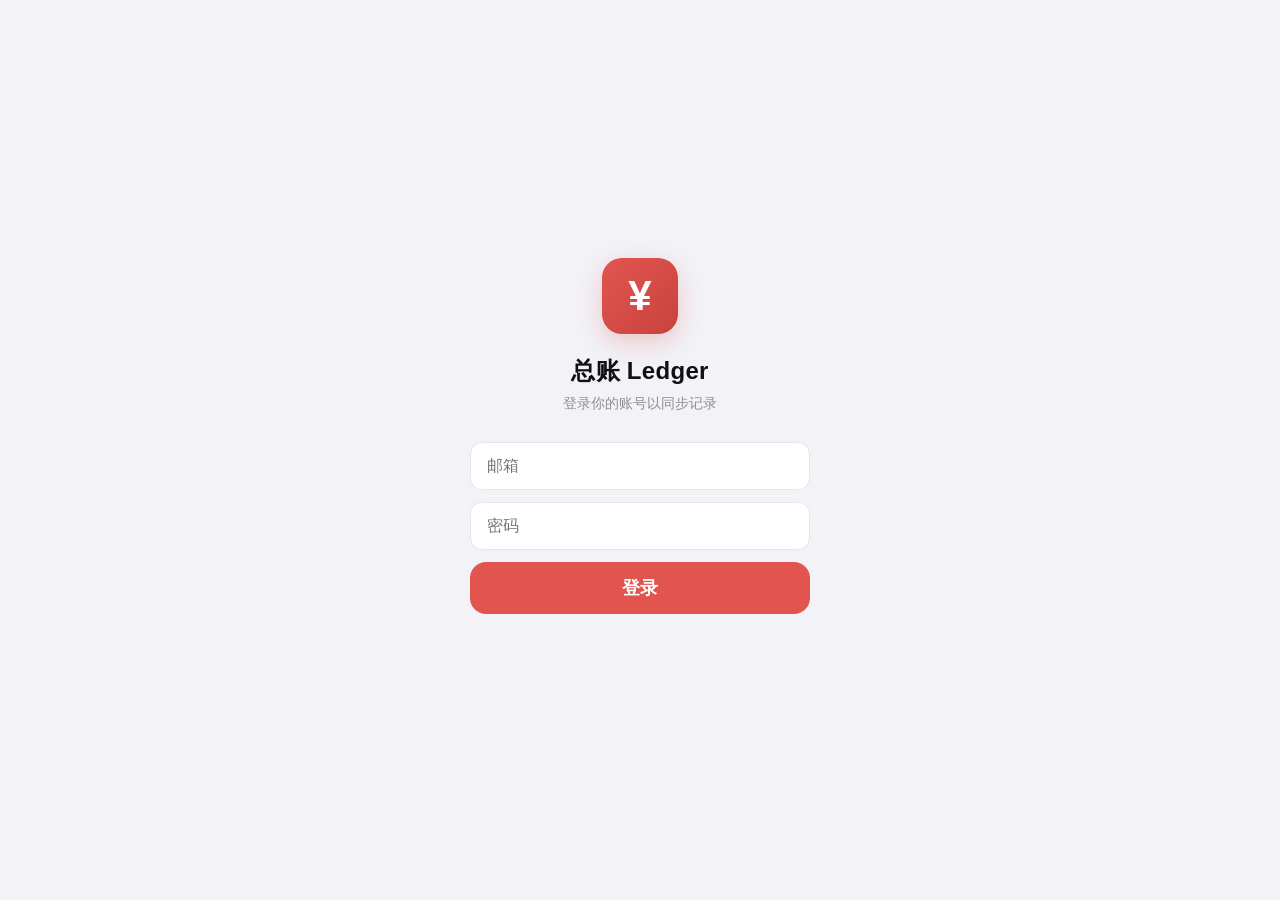
==== index.html @ aa3940ab "V2.6.1 hide assist display after 2026-08-01" ====
<!DOCTYPE html>
<html lang="zh-CN">
<head>
  <meta charset="UTF-8" />
  <meta name="viewport" content="width=device-width, initial-scale=1.0, maximum-scale=1.0, user-scalable=no, viewport-fit=cover" />
  <title>总账 Ledger</title>

  <!-- PWA / iOS 添加到主屏幕 -->
  <link rel="manifest" href="manifest.json" />
  <meta name="theme-color" content="#E2554F" />
  <meta name="apple-mobile-web-app-capable" content="yes" />
  <meta name="mobile-web-app-capable" content="yes" />
  <meta name="apple-mobile-web-app-status-bar-style" content="black-translucent" />
  <meta name="apple-mobile-web-app-title" content="总账" />
  <link rel="apple-touch-icon" href="icons/icon-180.png" />
  <link rel="icon" href="icons/icon-192.png" />

  <link rel="stylesheet" href="style.css" />
</head>
<body>

  <!-- ============ 登录页 ============ -->
  <section id="login-view" class="login-view">
    <div class="login-card">
      <div class="login-logo">¥</div>
      <h1>总账 Ledger</h1>
      <p class="login-sub">登录你的账号以同步记录</p>
      <form id="login-form" autocomplete="on">
        <input id="email" type="email" inputmode="email" placeholder="邮箱" autocomplete="username" required />
        <input id="password" type="password" placeholder="密码" autocomplete="current-password" required />
        <button id="login-btn" type="submit" class="btn-primary">登录</button>
      </form>
      <div id="login-msg" class="msg"></div>
    </div>
  </section>

  <!-- ============ 主应用 ============ -->
  <div id="app" class="app hidden">

    <!-- 顶部栏 -->
    <header class="topbar">
      <span id="sync-status" class="sync-status">…</span>
      <div class="topbar-title" id="topbar-title">今日</div>
      <button id="logout-btn" class="topbar-logout" title="退出登录">退出</button>
    </header>

    <!-- 全局提示 banner（如缺少 material_qty 列） -->
    <div id="global-banner" class="banner hidden"></div>

    <main class="content">

      <!-- ---------- 今日 ---------- -->
      <section id="today-view" class="view active">
        <div class="card">
          <div class="card-row">
            <label>日期</label>
            <input id="t-date" type="date" />
          </div>
          <div class="grid2">
            <div class="field"><label>小红书出单 (xhs)</label><input id="t-xhs" type="number" inputmode="numeric" min="0" placeholder="0" /></div>
            <div class="field"><label>抖音出单 (dy)</label><input id="t-dy" type="number" inputmode="numeric" min="0" placeholder="0" /></div>
            <div class="field"><label>退款 (refund)</label><input id="t-refund" type="number" inputmode="numeric" min="0" placeholder="0" /></div>
            <div class="field" id="row-t-assist"><label>助播 (assist ¥)</label><input id="t-assist" type="number" inputmode="numeric" min="0" placeholder="0" /></div>
            <div class="field"><label>图文 (noteQty)</label><input id="t-note" type="number" inputmode="numeric" min="0" placeholder="0" /></div>
            <div class="field"><label>素材 (materialQty)</label><input id="t-material" type="number" inputmode="numeric" min="0" placeholder="0" /></div>
            <div class="field"><label>视频 (videoQty)</label><input id="t-video" type="number" inputmode="numeric" min="0" placeholder="0" /></div>
          </div>
          <button id="t-save" class="btn-primary">保存记录</button>
          <div id="t-status" class="hint"></div>
        </div>

        <div class="card summary-card">
          <div class="summary-title">当日金额</div>
          <div class="summary-line"><span>出单净额</span><b id="s-net">0</b></div>
          <div class="summary-line"><span>出单金额</span><b id="s-out">¥0</b></div>
          <div class="summary-line"><span>发布额(图文+素材+视频)</span><b id="s-pub">¥0</b></div>
          <div class="summary-line" id="row-s-assist"><span>助播</span><b id="s-assist">¥0</b></div>
        </div>
      </section>

      <!-- ---------- 历史 ---------- -->
      <section id="history-view" class="view">
        <div id="history-list" class="history-list"></div>
        <div id="history-empty" class="empty hidden">暂无记录</div>
      </section>

      <!-- ---------- 工资 ---------- -->
      <section id="salary-view" class="view">
        <div class="card">
          <div class="grid2">
            <div class="field"><label>开始日期</label><input id="sal-start" type="date" /></div>
            <div class="field"><label>结束日期</label><input id="sal-end" type="date" /></div>
          </div>
          <div class="quick-range">
            <button data-range="thisMonth" class="chip">本月</button>
            <button data-range="lastMonth" class="chip">上月</button>
            <button data-range="cycle" class="chip">16→15 周期</button>
          </div>
          <button id="sal-calc" class="btn-primary">计算工资</button>
        </div>
        <div id="salary-result" class="card salary-card hidden"></div>
        <div id="salary-empty" class="empty">选择日期后计算工资</div>
      </section>

    </main>

    <!-- 底部导航 -->
    <nav class="tabbar">
      <button class="tab active" data-tab="today">
        <span class="tab-ico" aria-hidden="true"><svg viewBox="0 0 24 24"><path d="M12 20h9"/><path d="M16.5 3.5a2.12 2.12 0 0 1 3 3L7 19l-4 1 1-4Z"/></svg></span><span>今日</span>
      </button>
      <button class="tab" data-tab="history">
        <span class="tab-ico" aria-hidden="true"><svg viewBox="0 0 24 24"><circle cx="12" cy="12" r="9"/><path d="M12 7v5l3 2"/></svg></span><span>历史</span>
      </button>
      <button class="tab" data-tab="salary">
        <span class="tab-ico" aria-hidden="true"><svg viewBox="0 0 24 24"><path d="M3 7a2 2 0 0 1 2-2h13a1 1 0 0 1 1 1v2"/><path d="M3 7v10a2 2 0 0 0 2 2h15a1 1 0 0 0 1-1v-9a1 1 0 0 0-1-1H5a2 2 0 0 1-2-2Z"/><path d="M16 12h.01"/></svg></span><span>工资</span>
      </button>
    </nav>
  </div>

  <!-- 编辑弹层（历史记录编辑复用） -->
  <div id="edit-sheet" class="sheet hidden">
    <div class="sheet-backdrop"></div>
    <div class="sheet-panel">
      <div class="sheet-title">编辑记录</div>
      <div class="card-row">
        <label>日期</label>
        <input id="e-date" type="date" disabled />
      </div>
      <div class="grid2">
        <div class="field"><label>小红书出单</label><input id="e-xhs" type="number" inputmode="numeric" min="0" /></div>
        <div class="field"><label>抖音出单</label><input id="e-dy" type="number" inputmode="numeric" min="0" /></div>
        <div class="field"><label>退款</label><input id="e-refund" type="number" inputmode="numeric" min="0" /></div>
        <div class="field" id="row-e-assist"><label>助播 ¥</label><input id="e-assist" type="number" inputmode="numeric" min="0" /></div>
        <div class="field"><label>图文</label><input id="e-note" type="number" inputmode="numeric" min="0" /></div>
        <div class="field"><label>素材</label><input id="e-material" type="number" inputmode="numeric" min="0" /></div>
        <div class="field"><label>视频</label><input id="e-video" type="number" inputmode="numeric" min="0" /></div>
      </div>
      <div class="sheet-actions">
        <button id="e-delete" class="btn-danger">删除</button>
        <button id="e-cancel" class="btn-ghost">取消</button>
        <button id="e-save" class="btn-primary">保存</button>
      </div>
      <div id="e-status" class="hint"></div>
    </div>
  </div>

  <!-- 显式恢复确认弹层（V2.3-E：保存已删除日期时提示用户是否恢复） -->
  <div id="revive-modal" class="modal hidden">
    <div class="modal-backdrop"></div>
    <div class="modal-card">
      <div class="modal-title">恢复已删除的记录</div>
      <div class="modal-body">
        日期 <b id="revive-date"></b> 此前已被删除。是否恢复并保存新数据？
      </div>
      <div class="modal-actions">
        <button id="revive-cancel" class="btn-ghost">取消</button>
        <button id="revive-confirm" class="btn-primary">恢复并保存</button>
      </div>
    </div>
  </div>

  <!-- Supabase JS SDK (UMD, 本地副本，支持离线首启) -->
  <script src="./vendor/supabase.js"></script>
  <!-- 离线本地数据层（原生 IndexedDB 封装，必须先于 app.js 加载） -->
  <script src="./localdb.js"></script>
  <script src="app.js"></script>
</body>
</html>
---- style.css ----
/* ============================================================
 * 总账 Ledger — PWA 样式（iOS Human Interface Guidelines 风格）
 * 仅改 UI/交互，逻辑/数据/同步/DOM 结构不变。
 * 设计令牌参考 SF Pro / iOS 17：浅灰分组背景、白卡片、圆角、轻阴影、
 * 半透明磨砂导航与标签栏、系统字体、降低饱和度的品牌红。
 * ============================================================ */
:root {
  /* 颜色 */
  --brand: #E2554F;          /* 品牌红（降低饱和度） */
  --brand-dark: #C8433D;
  --brand-tint: #FBECEB;     /* 浅红底（危险/标签） */
  --bg: #F2F2F7;             /* iOS 分组背景 */
  --card: #FFFFFF;
  --text: #111111;           /* 主标题 */
  --text-sub: #8E8E93;       /* 次级标签（iOS gray） */
  --text-tert: #C7C7CC;      /* 三级 / 分隔线 */
  --line: #E5E5EA;           /* 发丝分隔线 */
  --fill: #E9E9EB;           /* iOS 次级填充 */
  --neg: #34C759;            /* iOS 绿（退款/负值，国内跌=绿） */
  /* 圆角 */
  --r-card: 16px;
  --r-btn: 14px;
  --r-sm: 12px;
  /* 尺寸 */
  --topbar-h: 44px;          /* 导航栏内容高度（含安全区 ≈ 88px） */
  --tabbar-h: 50px;
  --shadow: 0 1px 2px rgba(0,0,0,.04), 0 6px 18px rgba(0,0,0,.04);
}

* { box-sizing: border-box; -webkit-tap-highlight-color: transparent; }
html, body {
  margin: 0; padding: 0;
  font-family: -apple-system, BlinkMacSystemFont, "SF Pro Display", "SF Pro Text",
               "PingFang SC", "Helvetica Neue", Arial, sans-serif;
  background: var(--bg); color: var(--text);
  font-size: 16px; line-height: 1.4;
  -webkit-font-smoothing: antialiased;
  text-rendering: optimizeLegibility;
}
input, button { font-family: inherit; }
.hidden { display: none !important; }

/* ---------- 登录（iOS 居中卡片风格） ---------- */
.login-view {
  min-height: 100vh; min-height: 100dvh;
  display: flex; align-items: center; justify-content: center;
  padding: 24px; background: var(--bg);
}
.login-card {
  width: 100%; max-width: 340px;
  background: transparent; border-radius: 0;
  padding: 0; text-align: center;
  box-shadow: none;
}
.login-logo {
  width: 76px; height: 76px; margin: 0 auto 20px;
  background: linear-gradient(135deg, var(--brand), var(--brand-dark));
  color: #fff; border-radius: 20px;
  font-size: 42px; font-weight: 700;
  display: flex; align-items: center; justify-content: center;
  box-shadow: 0 8px 24px rgba(226,85,79,.28);
}
.login-card h1 { font-size: 24px; font-weight: 700; margin: 0 0 6px; color: var(--text); letter-spacing: .3px; }
.login-sub { color: var(--text-sub); font-size: 14px; margin: 0 0 28px; }
.login-card input {
  width: 100%; padding: 14px 16px; margin-bottom: 12px;
  border: 1px solid var(--line); border-radius: var(--r-sm);
  font-size: 16px; background: #fff; color: var(--text);
}
.login-card input:focus { outline: none; border-color: var(--brand); background: #fff; }
.msg { color: var(--brand); font-size: 13px; margin-top: 10px; min-height: 18px; }

/* ---------- 按钮（iOS 主按钮风格） ---------- */
.btn-primary {
  width: 100%; height: 52px; border: none; border-radius: 16px;
  background: var(--brand); color: #fff; font-size: 18px; font-weight: 600;
  cursor: pointer; letter-spacing: .3px;
  transition: transform .15s ease, background .15s ease, opacity .15s ease;
}
.btn-primary:active { transform: scale(.97); background: var(--brand-dark); }
.btn-primary:disabled { opacity: .55; transform: none; }
.btn-ghost {
  padding: 12px 18px; border: 1px solid var(--line); border-radius: var(--r-sm);
  background: #fff; color: var(--text); font-size: 15px;
}
.btn-ghost:active { background: var(--fill); }
.btn-danger {
  padding: 12px 18px; border: none; border-radius: var(--r-sm);
  background: var(--brand-tint); color: var(--brand); font-size: 15px; font-weight: 600;
}
.btn-danger:active { opacity: .7; }

/* ---------- 应用骨架 ---------- */
.app { min-height: 100vh; min-height: 100dvh; background: var(--bg); }

/* 顶部导航栏（iOS Navigation Bar：半透明磨砂、白底、无大红） */
.topbar {
  position: sticky; top: 0; z-index: 20;
  padding-top: env(safe-area-inset-top);
  min-height: calc(var(--topbar-h) + env(safe-area-inset-top));
  background: rgba(255,255,255,.82);
  backdrop-filter: saturate(180%) blur(20px);
  -webkit-backdrop-filter: saturate(180%) blur(20px);
  border-bottom: 1px solid rgba(0,0,0,.06);
  display: flex; align-items: center; justify-content: center;
}
.topbar-title { font-size: 17px; font-weight: 600; color: var(--text); letter-spacing: .2px; }

/* 左侧在线状态：iOS 风格胶囊（绿点 + 文字，文字由 app.js 注入） */
.sync-status {
  position: absolute; left: 12px;
  top: calc(env(safe-area-inset-top) + 11px);
  display: inline-flex; align-items: center; gap: 5px;
  height: 22px; padding: 0 10px 0 9px; border-radius: 999px;
  font-size: 11px; font-weight: 600; line-height: 1; letter-spacing: .2px;
  color: #34C759; background: rgba(52,199,89,.12);
  transition: color .2s ease, background .2s ease;
}
.sync-status::before {
  content: ''; width: 6px; height: 6px; border-radius: 50%;
  background: currentColor; flex: 0 0 auto;
}
.sync-status.online  { color: #34C759; background: rgba(52,199,89,.12); }
.sync-status.offline { color: #8E8E93; background: rgba(142,142,147,.12); }
.sync-status.pending { color: #FF9F0A; background: rgba(255,159,10,.12); }
.sync-status.syncing { color: #007AFF; background: rgba(0,122,255,.12); }

/* 右侧退出（iOS 导航栏文字按钮） */
.topbar-logout {
  position: absolute; right: 12px;
  top: calc(env(safe-area-inset-top) + 5px);
  background: none; border: none; color: var(--brand);
  font-size: 17px; font-weight: 400; padding: 8px 8px;
}
.topbar-logout:active { opacity: .45; }

.content {
  padding: 16px 16px calc(var(--tabbar-h) + env(safe-area-inset-bottom) + 28px);
}

/* ---------- banner ---------- */
.banner { margin: 8px 16px 0; padding: 10px 14px; border-radius: var(--r-sm); font-size: 13px; }
.banner.warn { background: #FFF7E6; color: #92600A; border: 1px solid #FFE1A8; }
.banner.error { background: var(--brand-tint); color: var(--brand); border: 1px solid #F6C6C6; }

/* ---------- 视图切换（iOS 页面转场：淡入 + 轻微上移） ---------- */
.view { display: none; }
.view.active { display: block; animation: viewIn .26s cubic-bezier(.32,.72,0,1); }
@keyframes viewIn { from { opacity: 0; transform: translateY(10px); } to { opacity: 1; transform: none; } }

/* ---------- 卡片通用 ---------- */
.card {
  background: var(--card); border-radius: var(--r-card);
  padding: 16px; margin-bottom: 16px;
  box-shadow: var(--shadow);
}

/* 今日页：让内部字段各自成为分组卡片，外层容器透明 */
.today-view > .card { background: none; box-shadow: none; padding: 0; margin-bottom: 0; }
.today-view > .summary-card { background: var(--card); box-shadow: var(--shadow); padding: 18px 16px; margin-bottom: 16px; }
.today-view > .btn-primary { margin-top: 18px; }

/* ---------- 分组表单字段（iOS Grouped Form 卡片） ---------- */
.card-row {
  display: flex; align-items: center; justify-content: space-between; gap: 12px;
  background: var(--card); border-radius: var(--r-card);
  padding: 14px 16px; box-shadow: var(--shadow); margin-bottom: 12px;
}
.card-row label { font-size: 15px; color: var(--text); font-weight: 500; flex: 0 0 auto; }
.card-row input[type="date"] {
  border: none; background: transparent; font-size: 16px; color: var(--text-sub);
  text-align: right; padding: 0 20px 0 0; outline: none; -webkit-appearance: none; appearance: none;
  background-image: url("data:image/svg+xml;utf8,<svg xmlns='http://www.w3.org/2000/svg' width='12' height='20' viewBox='0 0 12 20'><path d='M2 2l8 8-8 8' fill='none' stroke='%23C7C7CC' stroke-width='2' stroke-linecap='round' stroke-linejoin='round'/></svg>");
  background-repeat: no-repeat; background-position: right center;
  font-variant-numeric: tabular-nums; border-radius: 10px;
  transition: box-shadow .15s ease;
}
.card-row input[type="date"]:focus { box-shadow: 0 0 0 3px rgba(0,122,255,.18); }

.grid2 { display: flex; flex-direction: column; gap: 12px; margin-bottom: 0; }
.grid2 .card-row { margin-bottom: 0; }

.field {
  display: flex; flex-direction: column;
  background: var(--card); border-radius: var(--r-card);
  padding: 14px 16px; box-shadow: var(--shadow);
}
.field label { display: block; font-size: 13px; color: var(--text-sub); margin-bottom: 8px; letter-spacing: .2px; }
.field input {
  width: 100%; border: none; background: transparent;
  font-size: 30px; font-weight: 600; color: var(--text);
  text-align: right; padding: 0; outline: none;
  font-variant-numeric: tabular-nums;
}
.field input::placeholder { color: var(--text-tert); font-weight: 500; }
.field input:focus {
  box-shadow: 0 0 0 3px rgba(0,122,255,.18); border-radius: 10px;
  transition: box-shadow .15s ease;
}
.field input[type=number]::-webkit-inner-spin-button,
.field input[type=number]::-webkit-outer-spin-button { -webkit-appearance: none; margin: 0; }
.field input[type=number] { -moz-appearance: textfield; appearance: textfield; }

.hint { font-size: 12px; color: var(--text-sub); margin-top: 12px; min-height: 16px; text-align: center; }

/* ---------- 当日金额卡（Apple Health 风格） ---------- */
.summary-card .summary-title {
  font-size: 13px; color: var(--text-sub); margin-bottom: 12px; letter-spacing: .3px;
}
.summary-line { display: flex; justify-content: space-between; align-items: baseline; padding: 9px 0; }
.summary-line:first-of-type { padding-top: 0; }
.summary-line span { font-size: 14px; color: var(--text-sub); }
.summary-line b {
  font-size: 22px; font-weight: 600; color: var(--text);
  font-variant-numeric: tabular-nums; letter-spacing: .2px;
}

/* ---------- 历史 ---------- */
.history-list { display: flex; flex-direction: column; gap: 12px; }
.hrow {
  background: var(--card); border-radius: var(--r-card);
  padding: 14px 16px; display: flex; justify-content: space-between; align-items: center;
  box-shadow: var(--shadow);
}
.hrow:active { background: var(--fill); }
.hrow-main { min-width: 0; }
.hrow-date { font-size: 16px; font-weight: 600; margin-bottom: 8px; color: var(--text); font-variant-numeric: tabular-nums; }
.hrow-tags { display: flex; flex-wrap: wrap; gap: 6px; }
.hrow-tags span {
  font-size: 11px; color: var(--text-sub);
  background: var(--fill); border-radius: 6px; padding: 2px 7px;
  font-variant-numeric: tabular-nums;
}
.hrow-tags .neg { color: var(--neg); background: #E7F8EE; }
.hrow-tags .assist { color: var(--brand); background: var(--brand-tint); }
.hrow-right { text-align: right; white-space: nowrap; margin-left: 12px; }
.hrow-total { font-size: 17px; font-weight: 700; color: var(--brand); font-variant-numeric: tabular-nums; }
.hrow-edit { font-size: 12px; color: var(--text-sub); margin-top: 5px; }
.empty { text-align: center; color: var(--text-sub); padding: 60px 20px; font-size: 14px; }

/* ---------- 工资 ---------- */
.quick-range { display: flex; gap: 8px; margin-bottom: 16px; }
.chip {
  flex: 1; padding: 10px 4px; border: none; border-radius: var(--r-sm);
  background: var(--fill); font-size: 13px; color: var(--text); font-weight: 500;
}
.chip:active { background: #DCDCE0; }
.salary-card { padding: 18px 16px; }
.sal-head { font-size: 17px; font-weight: 700; margin-bottom: 14px; color: var(--text); }
.sal-range { font-size: 12px; color: var(--text-sub); font-weight: 400; display: block; margin-top: 3px; }
.sal-row { display: flex; justify-content: space-between; align-items: center; padding: 10px 0; font-size: 15px; }
.sal-row .sal-l { display: flex; flex-direction: column; }
.sal-row .sal-l em { font-style: normal; font-size: 11px; color: var(--text-sub); margin-top: 3px; }
.sal-row b { font-variant-numeric: tabular-nums; font-size: 16px; }
.sal-row.strong { font-weight: 700; }
.sal-row.strong b { font-size: 17px; }
.sal-row.neg b { color: var(--neg); }
.sal-row.muted { color: var(--text-sub); }
.sal-div { height: 1px; background: var(--line); margin: 6px 0; }
.sal-total { margin-top: 14px; padding-top: 14px; border-top: 1px solid var(--line); }
.sal-total > span { font-size: 15px; font-weight: 700; color: var(--text); }
.sal-total-num {
  font-size: 34px; font-weight: 800; color: var(--brand);
  text-align: right; font-variant-numeric: tabular-nums; margin-top: 6px; letter-spacing: .5px;
}

/* ---------- 底部标签栏（iOS TabBar：毛玻璃、SF Symbols 风格图标） ---------- */
.tabbar {
  position: fixed; left: 0; right: 0; bottom: 0; z-index: 30;
  height: calc(var(--tabbar-h) + env(safe-area-inset-bottom));
  padding-bottom: env(safe-area-inset-bottom);
  background: rgba(255,255,255,.82);
  backdrop-filter: saturate(180%) blur(20px);
  -webkit-backdrop-filter: saturate(180%) blur(20px);
  border-top: 1px solid rgba(0,0,0,.06);
  display: flex;
}
.tab {
  flex: 1; border: none; background: none;
  display: flex; flex-direction: column; align-items: center; justify-content: center; gap: 3px;
  color: var(--text-sub); font-size: 10px; font-weight: 500; cursor: pointer;
  padding: 0;
}
.tab .tab-ico { width: 26px; height: 26px; display: flex; align-items: center; justify-content: center; color: inherit; }
.tab .tab-ico svg {
  width: 25px; height: 25px; display: block;
  stroke: currentColor; fill: none; stroke-width: 1.8;
  stroke-linecap: round; stroke-linejoin: round;
}
.tab.active { color: var(--brand); }
.tab:active { opacity: .55; }

/* ---------- 编辑弹层（iOS Sheet） ---------- */
.sheet { position: fixed; inset: 0; z-index: 50; }
.sheet-backdrop { position: absolute; inset: 0; background: rgba(0,0,0,.4); }
.sheet-panel {
  position: absolute; left: 0; right: 0; bottom: 0;
  background: var(--bg); border-radius: 20px 20px 0 0;
  padding: 20px 16px calc(20px + env(safe-area-inset-bottom));
  max-height: 90vh; overflow-y: auto;
  box-shadow: 0 -8px 30px rgba(0,0,0,.12);
  animation: slideUp .28s cubic-bezier(.32,.72,0,1);
}
.sheet-panel .card-row,
.sheet-panel .field { box-shadow: none; background: var(--card); }
@keyframes slideUp { from { transform: translateY(100%); } to { transform: translateY(0); } }
.sheet-title { font-size: 17px; font-weight: 700; text-align: center; margin-bottom: 16px; color: var(--text); }
.sheet-actions { display: flex; gap: 10px; margin-top: 16px; }
.sheet-actions .btn-primary { flex: 1; width: auto; }
.sheet-actions .btn-ghost, .sheet-actions .btn-danger { flex: 0 0 auto; }

/* ---------- 显式恢复确认弹层（iOS Alert 风格） ---------- */
.modal { position: fixed; inset: 0; z-index: 60; display: flex; align-items: center; justify-content: center; }
.modal-backdrop { position: absolute; inset: 0; background: rgba(0,0,0,.45); }
.modal-card {
  position: relative; width: 86%; max-width: 320px;
  background: rgba(255,255,255,.92);
  backdrop-filter: blur(20px); -webkit-backdrop-filter: blur(20px);
  border-radius: 16px; padding: 22px 20px 18px; text-align: center;
  box-shadow: 0 12px 40px rgba(0,0,0,.2);
  animation: popIn .18s ease;
}
@keyframes popIn { from { transform: scale(.92); opacity: 0; } to { transform: scale(1); opacity: 1; } }
.modal-title { font-size: 17px; font-weight: 600; margin-bottom: 10px; color: var(--text); }
.modal-body { font-size: 14px; color: var(--text-sub); line-height: 1.6; margin-bottom: 18px; }
.modal-body b { color: var(--brand); }
.modal-actions { display: flex; gap: 12px; }
.modal-actions .btn-primary { flex: 1; width: auto; height: 44px; font-size: 16px; }
.modal-actions .btn-ghost { flex: 0 0 auto; }
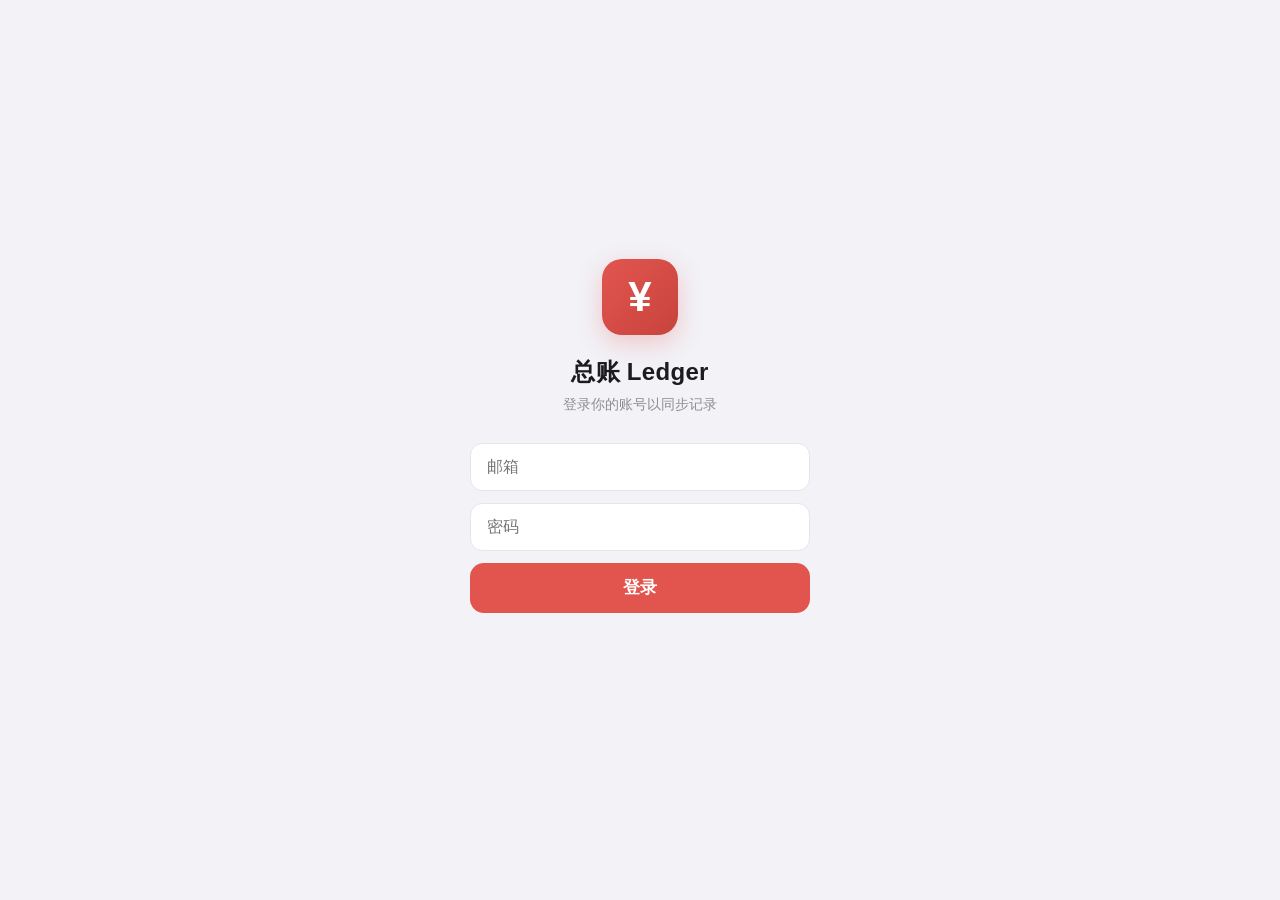
==== commit 6f20c328: "UI V1 (modules 1-7): iOS-native redesign for Today/IncomeCard/InputList/Button/Calendar/History/Sala" ====
--- a/index.html
+++ b/index.html
@@ -37,45 +37,114 @@
   <!-- ============ 主应用 ============ -->
   <div id="app" class="app hidden">
 
-    <!-- 顶部栏 -->
-    <header class="topbar">
-      <span id="sync-status" class="sync-status">…</span>
-      <div class="topbar-title" id="topbar-title">今日</div>
-      <button id="logout-btn" class="topbar-logout" title="退出登录">退出</button>
+    <!-- 顶部导航栏（iOS 玻璃导航 + 日期切换） -->
+    <header class="topbar glass-nav">
+      <!-- 日期模式（今日页） -->
+      <div class="nav-datemode" id="nav-datemode">
+        <button id="nav-prev" class="nav-arrow" aria-label="前一天">‹</button>
+        <button id="nav-date" class="nav-date" aria-label="选择日期">
+          <span id="nav-date-main" class="nav-date-main">今天</span>
+          <span id="nav-date-sub" class="nav-date-sub">7月28日 周二</span>
+        </button>
+        <button id="nav-next" class="nav-arrow" aria-label="后一天">›</button>
+      </div>
+      <!-- 标题模式（历史 / 工资页） -->
+      <div class="nav-titlemode hidden" id="nav-titlemode">
+        <span id="topbar-title" class="topbar-title"></span>
+      </div>
+      <div class="nav-meta">
+        <span id="sync-status" class="sync-status" role="button" tabindex="0" title="点击立即同步">…</span>
+        <button id="logout-btn" class="topbar-logout" title="退出登录">退出</button>
+      </div>
     </header>
+
+    <!-- 月历弹层（点击日期展开，底部上滑 Sheet；Apple Calendar 风） -->
+    <div id="calendar-sheet" class="calendar-sheet hidden">
+      <div class="calendar-backdrop" id="cal-backdrop"></div>
+      <div class="calendar-panel glass" id="cal-panel">
+        <div class="calendar-head">
+          <button id="cal-prev" class="cal-nav" aria-label="上一月">‹</button>
+          <span id="cal-title" class="cal-title">2026年7月</span>
+          <button id="cal-next" class="cal-nav" aria-label="下一月">›</button>
+        </div>
+        <div class="calendar-weekdays">
+          <span>一</span><span>二</span><span>三</span><span>四</span><span>五</span><span>六</span><span>日</span>
+        </div>
+        <div id="cal-grid" class="calendar-grid"></div>
+        <div class="calendar-foot">
+          <button id="cal-today" class="cal-today-btn">今天</button>
+          <button id="cal-done" class="cal-done-btn">完成</button>
+        </div>
+      </div>
+    </div>
 
     <!-- 全局提示 banner（如缺少 material_qty 列） -->
     <div id="global-banner" class="banner hidden"></div>
 
     <main class="content">
 
-      <!-- ---------- 今日 ---------- -->
+      <!-- ---------- 今日（V3.0 · Health/Wallet 融合） ---------- -->
       <section id="today-view" class="view active">
-        <div class="card">
-          <div class="card-row">
-            <label>日期</label>
-            <input id="t-date" type="date" />
-          </div>
-          <div class="grid2">
-            <div class="field"><label>小红书出单 (xhs)</label><input id="t-xhs" type="number" inputmode="numeric" min="0" placeholder="0" /></div>
-            <div class="field"><label>抖音出单 (dy)</label><input id="t-dy" type="number" inputmode="numeric" min="0" placeholder="0" /></div>
-            <div class="field"><label>退款 (refund)</label><input id="t-refund" type="number" inputmode="numeric" min="0" placeholder="0" /></div>
-            <div class="field" id="row-t-assist"><label>助播 (assist ¥)</label><input id="t-assist" type="number" inputmode="numeric" min="0" placeholder="0" /></div>
-            <div class="field"><label>图文 (noteQty)</label><input id="t-note" type="number" inputmode="numeric" min="0" placeholder="0" /></div>
-            <div class="field"><label>素材 (materialQty)</label><input id="t-material" type="number" inputmode="numeric" min="0" placeholder="0" /></div>
-            <div class="field"><label>视频 (videoQty)</label><input id="t-video" type="number" inputmode="numeric" min="0" placeholder="0" /></div>
-          </div>
-          <button id="t-save" class="btn-primary">保存记录</button>
-          <div id="t-status" class="hint"></div>
-        </div>
-
-        <div class="card summary-card">
-          <div class="summary-title">当日金额</div>
-          <div class="summary-line"><span>出单净额</span><b id="s-net">0</b></div>
-          <div class="summary-line"><span>出单金额</span><b id="s-out">¥0</b></div>
-          <div class="summary-line"><span>发布额(图文+素材+视频)</span><b id="s-pub">¥0</b></div>
-          <div class="summary-line" id="row-s-assist"><span>助播</span><b id="s-assist">¥0</b></div>
-        </div>
+
+        <!-- 状态源日期输入（隐藏，由顶部导航驱动，不可删除） -->
+        <input id="t-date" type="date" class="hero-date" />
+
+        <!-- Wallet / Health 净收入卡（复用 s-* id + 新增 s-net-money / s-refund-money） -->
+        <div class="card net-card">
+          <div class="net-label">今日收入</div>
+          <div class="net-amount"><b id="s-net-money">0</b></div>
+          <div class="net-pills">
+            <span class="pill out">出单 <b id="s-out">¥0</b></span>
+            <span class="pill pub">发布 <b id="s-pub">¥0</b></span>
+            <span class="pill ref">退款 <b id="s-refund-money">¥0</b></span>
+            <span class="pill ass" id="row-s-assist">助播 <b id="s-assist">¥0</b></span>
+          </div>
+          <div class="net-sub">今日 <b id="s-net">0</b> 笔</div>
+        </div>
+
+        <!-- 数据录入（真实 7 字段，顺序不变：小红书→抖音→退款→助播→图文→素材→视频） -->
+        <div class="section-title">数据录入</div>
+        <div class="card entry-card">
+          <div class="entry-row">
+            <span class="f-ic" style="background:#E4B6B0"><svg viewBox="0 0 24 24" fill="none" stroke="#fff" stroke-width="2" stroke-linecap="round" stroke-linejoin="round"><rect x="5" y="4" width="14" height="16" rx="2"/><path d="M9 4v16"/></svg></span>
+            <span class="f-name">小红书出单</span>
+            <input id="t-xhs" type="number" inputmode="numeric" min="0" placeholder="0" />
+          </div>
+          <div class="entry-row">
+            <span class="f-ic" style="background:#6B6B70"><svg viewBox="0 0 24 24" fill="none" stroke="#fff" stroke-width="2" stroke-linecap="round" stroke-linejoin="round"><path d="M9 18V6l10-2v12"/><circle cx="6" cy="18" r="3"/><circle cx="16" cy="16" r="3"/></svg></span>
+            <span class="f-name">抖音出单</span>
+            <input id="t-dy" type="number" inputmode="numeric" min="0" placeholder="0" />
+          </div>
+          <div class="entry-row">
+            <span class="f-ic" style="background:#E6C49E"><svg viewBox="0 0 24 24" fill="none" stroke="#fff" stroke-width="2" stroke-linecap="round" stroke-linejoin="round"><path d="M3 7v6h6"/><path d="M3 13a9 9 0 1 0 3-7.7"/></svg></span>
+            <span class="f-name">退款</span>
+            <input id="t-refund" type="number" inputmode="numeric" min="0" placeholder="0" />
+          </div>
+          <div class="entry-row" id="row-t-assist">
+            <span class="f-ic" style="background:#AECBBB"><svg viewBox="0 0 24 24" fill="none" stroke="#fff" stroke-width="2" stroke-linecap="round" stroke-linejoin="round"><path d="M16 21v-2a4 4 0 0 0-4-4H6a4 4 0 0 0-4 4v2"/><circle cx="9" cy="7" r="4"/></svg></span>
+            <span class="f-name">助播</span>
+            <input id="t-assist" type="number" inputmode="numeric" min="0" placeholder="0" />
+          </div>
+          <div class="entry-row">
+            <span class="f-ic" style="background:#B2C9E9"><svg viewBox="0 0 24 24" fill="none" stroke="#fff" stroke-width="2" stroke-linecap="round" stroke-linejoin="round"><rect x="3" y="3" width="18" height="18" rx="2"/><circle cx="9" cy="9" r="2"/><path d="m21 15-5-5L5 21"/></svg></span>
+            <span class="f-name">图文</span>
+            <input id="t-note" type="number" inputmode="numeric" min="0" placeholder="0" />
+          </div>
+          <div class="entry-row">
+            <span class="f-ic" style="background:#B9D2D6"><svg viewBox="0 0 24 24" fill="none" stroke="#fff" stroke-width="2" stroke-linecap="round" stroke-linejoin="round"><path d="M21 16V8a2 2 0 0 0-1-1.7l-7-4a2 2 0 0 0-2 0l-7 4A2 2 0 0 0 3 8v8a2 2 0 0 0 1 1.7l7 4a2 2 0 0 0 2 0l7-4A2 2 0 0 0 21 16Z"/><path d="m3.3 7 8.7 5 8.7-5M12 22V12"/></svg></span>
+            <span class="f-name">素材</span>
+            <input id="t-material" type="number" inputmode="numeric" min="0" placeholder="0" />
+          </div>
+          <div class="entry-row">
+            <span class="f-ic" style="background:#CBB8DE"><svg viewBox="0 0 24 24" fill="none" stroke="#fff" stroke-width="2" stroke-linecap="round" stroke-linejoin="round"><polygon points="7 4 19 12 7 20 7 4"/></svg></span>
+            <span class="f-name">视频</span>
+            <input id="t-video" type="number" inputmode="numeric" min="0" placeholder="0" />
+          </div>
+        </div>
+
+        <button id="t-save" class="btn-primary">保存记录</button>
+        <div id="t-status" class="hint"></div>
+
       </section>
 
       <!-- ---------- 历史 ---------- -->
--- a/style.css
+++ b/style.css
@@ -1,17 +1,19 @@
 /* ============================================================
- * 总账 Ledger — PWA 样式（iOS Human Interface Guidelines 风格）
- * 仅改 UI/交互，逻辑/数据/同步/DOM 结构不变。
- * 设计令牌参考 SF Pro / iOS 17：浅灰分组背景、白卡片、圆角、轻阴影、
- * 半透明磨砂导航与标签栏、系统字体、降低饱和度的品牌红。
+ * 总账 Ledger — PWA 样式（V3.0 · Health/Wallet 融合风格）
+ * Phase 3A：合并 V3.0 E 验收通过的视觉方案到生产 UI。
+ * 保护范围：业务逻辑 / 数据 / 同步 / DOM 结构(id) 不变。
+ * 本文件为纯 UI/视觉重写，保留所有既有 class 名（login / topbar /
+ * sync-status / view / card / card-row / grid2 / field / hint /
+ * summary / history / salary / tabbar / sheet / modal / banner）。
  * ============================================================ */
 :root {
   /* 颜色 */
-  --brand: #E2554F;          /* 品牌红（降低饱和度） */
+  --brand: #E2554F;          /* 品牌红（与 V2.6 一致，避免改动品牌身份） */
   --brand-dark: #C8433D;
   --brand-tint: #FBECEB;     /* 浅红底（危险/标签） */
   --bg: #F2F2F7;             /* iOS 分组背景 */
   --card: #FFFFFF;
-  --text: #111111;           /* 主标题 */
+  --text: #1C1C1E;           /* 主文字（V3.0 略深） */
   --text-sub: #8E8E93;       /* 次级标签（iOS gray） */
   --text-tert: #C7C7CC;      /* 三级 / 分隔线 */
   --line: #E5E5EA;           /* 发丝分隔线 */
@@ -19,19 +21,21 @@
   --neg: #34C759;            /* iOS 绿（退款/负值，国内跌=绿） */
   /* 圆角 */
   --r-card: 16px;
-  --r-btn: 14px;
+  --r-big: 20px;
+  --r-btn: 16px;
   --r-sm: 12px;
   /* 尺寸 */
-  --topbar-h: 44px;          /* 导航栏内容高度（含安全区 ≈ 88px） */
-  --tabbar-h: 50px;
-  --shadow: 0 1px 2px rgba(0,0,0,.04), 0 6px 18px rgba(0,0,0,.04);
+  --topbar-h: 44px;          /* 导航栏内容高度（含安全区） */
+  --tabbar-h: 83px;          /* V3.0：加高毛玻璃 TabBar */
+  --shadow: 0 1px 2px rgba(0,0,0,.04);
+  --font: -apple-system, BlinkMacSystemFont, "SF Pro Display", "SF Pro Text",
+          "PingFang SC", "Helvetica Neue", Arial, sans-serif;
 }
 
 * { box-sizing: border-box; -webkit-tap-highlight-color: transparent; }
 html, body {
   margin: 0; padding: 0;
-  font-family: -apple-system, BlinkMacSystemFont, "SF Pro Display", "SF Pro Text",
-               "PingFang SC", "Helvetica Neue", Arial, sans-serif;
+  font-family: var(--font);
   background: var(--bg); color: var(--text);
   font-size: 16px; line-height: 1.4;
   -webkit-font-smoothing: antialiased;
@@ -40,7 +44,7 @@
 input, button { font-family: inherit; }
 .hidden { display: none !important; }
 
-/* ---------- 登录（iOS 居中卡片风格） ---------- */
+/* ---------- 登录（iOS 居中卡片风格 · 不变） ---------- */
 .login-view {
   min-height: 100vh; min-height: 100dvh;
   display: flex; align-items: center; justify-content: center;
@@ -49,8 +53,7 @@
 .login-card {
   width: 100%; max-width: 340px;
   background: transparent; border-radius: 0;
-  padding: 0; text-align: center;
-  box-shadow: none;
+  padding: 0; text-align: center; box-shadow: none;
 }
 .login-logo {
   width: 76px; height: 76px; margin: 0 auto 20px;
@@ -70,15 +73,37 @@
 .login-card input:focus { outline: none; border-color: var(--brand); background: #fff; }
 .msg { color: var(--brand); font-size: 13px; margin-top: 10px; min-height: 18px; }
 
-/* ---------- 按钮（iOS 主按钮风格） ---------- */
+/* ---------- 按钮（iOS 主按钮系统 · 模块4：Save Button System） ---------- */
 .btn-primary {
-  width: 100%; height: 52px; border: none; border-radius: 16px;
-  background: var(--brand); color: #fff; font-size: 18px; font-weight: 600;
-  cursor: pointer; letter-spacing: .3px;
-  transition: transform .15s ease, background .15s ease, opacity .15s ease;
-}
-.btn-primary:active { transform: scale(.97); background: var(--brand-dark); }
-.btn-primary:disabled { opacity: .55; transform: none; }
+  position: relative;
+  display: inline-flex; align-items: center; justify-content: center; gap: 9px;
+  width: 100%; height: 50px;
+  border: none; border-radius: 14px;
+  background: var(--brand); color: #fff;
+  font-size: 17px; font-weight: 600; letter-spacing: .2px;
+  cursor: pointer; -webkit-tap-highlight-color: transparent;
+  transition: background .12s ease, transform .12s ease, opacity .12s ease;
+}
+/* Pressed：轻微变深 + 极克制回弹（iOS 手感，非 Material 缩放） */
+.btn-primary:active,
+.btn-primary.is-pressed { background: var(--brand-dark); transform: scale(.985); }
+/* 键盘聚焦描边（仅键盘可达，不影响触摸） */
+.btn-primary:focus-visible { outline: none; box-shadow: 0 0 0 4px rgba(226,85,79,.22); }
+/* Loading：app.js 保存时设置 disabled + 文案“保存中…” → 直接接住原生 hook，无需改 JS */
+.btn-primary:disabled {
+  background: var(--brand); opacity: .6; cursor: default; transform: none;
+}
+.btn-primary:disabled::before {
+  content: ""; width: 16px; height: 16px;
+  border: 2px solid rgba(255,255,255,.5); border-top-color: #fff;
+  border-radius: 50%; animation: btn-spin .7s linear infinite;
+}
+@keyframes btn-spin { to { transform: rotate(360deg); } }
+/* Disabled：纯禁用态（静态、无 spinner），规范四态之一，供只读/未填场景 */
+.btn-primary.is-disabled {
+  background: rgba(226,85,79,.16); color: rgba(226,85,79,.5);
+  cursor: default; transform: none;
+}
 .btn-ghost {
   padding: 12px 18px; border: 1px solid var(--line); border-radius: var(--r-sm);
   background: #fff; color: var(--text); font-size: 15px;
@@ -93,18 +118,135 @@
 /* ---------- 应用骨架 ---------- */
 .app { min-height: 100vh; min-height: 100dvh; background: var(--bg); }
 
-/* 顶部导航栏（iOS Navigation Bar：半透明磨砂、白底、无大红） */
+/* 顶部导航栏（iOS 玻璃导航栏 · Liquid Glass 质感） */
 .topbar {
-  position: sticky; top: 0; z-index: 20;
+  position: sticky; top: 0; z-index: 30;
   padding-top: env(safe-area-inset-top);
   min-height: calc(var(--topbar-h) + env(safe-area-inset-top));
+  background: rgba(255,255,255,.72);
+  backdrop-filter: saturate(180%) blur(26px);
+  -webkit-backdrop-filter: saturate(180%) blur(26px);
+  border-bottom: 1px solid rgba(0,0,0,.05);
+  display: flex; flex-direction: column; align-items: stretch;
+}
+.nav-datemode, .nav-titlemode {
+  display: flex; align-items: center; justify-content: center;
+  height: var(--topbar-h); position: relative;
+}
+.nav-titlemode { font-size: 17px; font-weight: 600; color: var(--text); }
+.topbar-title { font-size: 17px; font-weight: 600; color: var(--text); letter-spacing: .2px; }
+
+/* 日期切换簇：‹ 日期 › */
+.nav-arrow {
+  width: 32px; height: 32px; border-radius: 50%; border: none;
+  background: rgba(120,120,128,.12); color: var(--text);
+  font-size: 22px; font-weight: 600; line-height: 1;
+  display: flex; align-items: center; justify-content: center; cursor: pointer;
+  transition: transform .12s ease, background .15s ease;
+}
+.nav-arrow:active { transform: scale(.86); background: rgba(120,120,128,.22); }
+.nav-date {
+  display: flex; flex-direction: column; align-items: center; justify-content: center;
+  gap: 1px; background: none; border: none; padding: 3px 14px; border-radius: 14px;
+  cursor: pointer; -webkit-tap-highlight-color: transparent;
+  transition: background .15s ease;
+}
+.nav-date:active { background: rgba(0,0,0,.06); }
+.nav-date-main { font-size: 17px; font-weight: 600; color: var(--text); letter-spacing: .2px; }
+.nav-date-sub { font-size: 11px; font-weight: 500; color: var(--text-sub); }
+
+/* 右上角：同步状态 + 退出 */
+.nav-meta {
+  position: absolute; right: 10px; top: calc(env(safe-area-inset-top) + 7px);
+  display: flex; align-items: center; gap: 8px;
+}
+.topbar-logout {
+  border: none; background: rgba(120,120,128,.12); color: var(--text-sub);
+  font-size: 12px; font-weight: 600; padding: 4px 10px; border-radius: 999px; cursor: pointer;
+  transition: background .15s ease;
+}
+.topbar-logout:active { background: rgba(120,120,128,.22); }
+
+/* ---------- 月历弹层（Apple Calendar 风 · 模块5） ---------- */
+.calendar-sheet { position: fixed; inset: 0; z-index: 40; }
+.calendar-backdrop {
+  position: absolute; inset: 0; background: rgba(0,0,0,.18);
+  opacity: 0; transition: opacity .3s ease;
+}
+.calendar-sheet:not(.hidden) .calendar-backdrop { opacity: 1; }
+.calendar-panel {
+  position: absolute; left: 0; right: 0; bottom: 0;
+  padding: 18px 16px calc(env(safe-area-inset-bottom) + 10px);
   background: rgba(255,255,255,.82);
-  backdrop-filter: saturate(180%) blur(20px);
-  -webkit-backdrop-filter: saturate(180%) blur(20px);
-  border-bottom: 1px solid rgba(0,0,0,.06);
-  display: flex; align-items: center; justify-content: center;
-}
-.topbar-title { font-size: 17px; font-weight: 600; color: var(--text); letter-spacing: .2px; }
+  backdrop-filter: saturate(180%) blur(30px);
+  -webkit-backdrop-filter: saturate(180%) blur(30px);
+  border-top-left-radius: 22px; border-top-right-radius: 22px;
+  border-top: .5px solid rgba(0,0,0,.06);
+  box-shadow: 0 -6px 24px rgba(0,0,0,.07);
+  transform: translateY(100%);
+  transition: transform .3s cubic-bezier(.32,.72,0,1);
+}
+.calendar-sheet:not(.hidden) .calendar-panel { transform: translateY(0); }
+.calendar-head { display: flex; align-items: center; justify-content: center; gap: 14px; margin-bottom: 10px; }
+.cal-title { font-size: 20px; font-weight: 600; color: var(--text); min-width: 120px; text-align: center; letter-spacing: -.1px; }
+.cal-nav {
+  width: 32px; height: 32px; border-radius: 50%; border: none;
+  background: rgba(120,120,128,.12); color: var(--text);
+  font-size: 20px; font-weight: 500; line-height: 1;
+  display: flex; align-items: center; justify-content: center; cursor: pointer;
+  transition: background .15s ease;
+}
+.cal-nav:active { background: rgba(120,120,128,.24); }
+.calendar-weekdays {
+  display: grid; grid-template-columns: repeat(7, minmax(0, 1fr)); text-align: center;
+  font-size: 11px; color: #AEAEB2; font-weight: 500; margin-bottom: 4px;
+}
+.calendar-grid { display: grid; grid-template-columns: repeat(7, minmax(0, 1fr)); gap: 6px 5px; }
+.cal-cell {
+  aspect-ratio: 1 / 1; display: flex; align-items: center; justify-content: center;
+  font-size: 16.5px; color: #1C1C1E; border-radius: 50%;
+  cursor: pointer; position: relative; transition: background .15s ease, transform .12s ease;
+}
+.cal-cell.empty { visibility: hidden; cursor: default; }
+.cal-cell:active { transform: scale(.9); }
+/* 今天：克制的小红圆（Apple Calendar 风，圈/点偏细） */
+.cal-cell.today-cell { background: transparent; color: #fff; font-weight: 500; }
+.cal-cell.today-cell::before {
+  content: ''; position: absolute; inset: 20%;
+  background: var(--brand); border-radius: 50%; z-index: -1;
+}
+/* 选中：蓝色细圆环描边（Apple Calendar） */
+.cal-cell.selected {
+  box-shadow: inset 0 0 0 1px #007AFF;
+  color: #007AFF; font-weight: 500;
+}
+/* 今天且被选中：小红圆 + 蓝细环 */
+.cal-cell.today-cell.selected { box-shadow: inset 0 0 0 1px #007AFF; }
+/* 有数据小圆点 */
+.cal-cell.has-data::after {
+  content: ''; position: absolute; bottom: 5px; width: 4px; height: 4px;
+  border-radius: 50%; background: var(--neg);
+}
+.cal-cell.today-cell.has-data::after { background: #fff; bottom: 16%; }
+.cal-cell.selected.has-data::after { background: #007AFF; }
+.calendar-foot { display: flex; justify-content: space-between; align-items: center; margin-top: 10px; padding: 0 10px; }
+.cal-today-btn, .cal-done-btn {
+  padding: 4px 8px; border-radius: 10px; border: none;
+  font-size: 17px; font-weight: 600; cursor: pointer; background: none;
+  transition: opacity .15s ease;
+}
+.cal-today-btn { color: var(--text-sub); }
+.cal-done-btn { color: #007AFF; }
+.cal-today-btn:active, .cal-done-btn:active { opacity: .5; }
+
+/* 今日页：日期切换轻微滑动（Spring 感） */
+@keyframes dateSwapNext { from { opacity: .35; transform: translateX(26px); } to { opacity: 1; transform: translateX(0); } }
+@keyframes dateSwapPrev { from { opacity: .35; transform: translateX(-26px); } to { opacity: 1; transform: translateX(0); } }
+#today-view.anim-next { animation: dateSwapNext .26s cubic-bezier(.32,.72,0,1); }
+#today-view.anim-prev { animation: dateSwapPrev .26s cubic-bezier(.32,.72,0,1); }
+
+/* 隐藏被导航栏接管的原生日期输入（仍作为状态源保留在 DOM 中） */
+.hero-date { display: none; }
 
 /* 左侧在线状态：iOS 风格胶囊（绿点 + 文字，文字由 app.js 注入） */
 .sync-status {
@@ -114,8 +256,10 @@
   height: 22px; padding: 0 10px 0 9px; border-radius: 999px;
   font-size: 11px; font-weight: 600; line-height: 1; letter-spacing: .2px;
   color: #34C759; background: rgba(52,199,89,.12);
-  transition: color .2s ease, background .2s ease;
-}
+  transition: color .2s ease, background .2s ease, transform .12s ease;
+  cursor: pointer; user-select: none; -webkit-tap-highlight-color: transparent;
+}
+.sync-status:active { transform: scale(.94); }
 .sync-status::before {
   content: ''; width: 6px; height: 6px; border-radius: 50%;
   background: currentColor; flex: 0 0 auto;
@@ -125,17 +269,18 @@
 .sync-status.pending { color: #FF9F0A; background: rgba(255,159,10,.12); }
 .sync-status.syncing { color: #007AFF; background: rgba(0,122,255,.12); }
 
-/* 右侧退出（iOS 导航栏文字按钮） */
+/* 右侧退出 */
 .topbar-logout {
   position: absolute; right: 12px;
   top: calc(env(safe-area-inset-top) + 5px);
   background: none; border: none; color: var(--brand);
   font-size: 17px; font-weight: 400; padding: 8px 8px;
+  white-space: nowrap; line-height: 1;
 }
 .topbar-logout:active { opacity: .45; }
 
 .content {
-  padding: 16px 16px calc(var(--tabbar-h) + env(safe-area-inset-bottom) + 28px);
+  padding: 12px 16px calc(var(--tabbar-h) + env(safe-area-inset-bottom) + 24px);
 }
 
 /* ---------- banner ---------- */
@@ -151,16 +296,101 @@
 /* ---------- 卡片通用 ---------- */
 .card {
   background: var(--card); border-radius: var(--r-card);
-  padding: 16px; margin-bottom: 16px;
-  box-shadow: var(--shadow);
-}
-
-/* 今日页：让内部字段各自成为分组卡片，外层容器透明 */
-.today-view > .card { background: none; box-shadow: none; padding: 0; margin-bottom: 0; }
-.today-view > .summary-card { background: var(--card); box-shadow: var(--shadow); padding: 18px 16px; margin-bottom: 16px; }
-.today-view > .btn-primary { margin-top: 18px; }
-
-/* ---------- 分组表单字段（iOS Grouped Form 卡片） ---------- */
+  padding: 16px; margin-bottom: 16px; box-shadow: var(--shadow);
+}
+
+/* ============================================================
+ * V3.0 今日页 Hero（大标题 + 日期副标题 + 天气占位）
+ * ============================================================ */
+.today-hero { padding: 6px 4px 2px; }
+.hero-row { display: flex; align-items: flex-start; justify-content: space-between; }
+.hero-left { display: flex; flex-direction: column; }
+.hero-title { font-size: 34px; font-weight: 800; letter-spacing: -.6px; line-height: 1.1; }
+.hero-date {
+  border: none; background: transparent; font-size: 15px; color: var(--text-sub);
+  font-weight: 500; margin-top: 4px; padding: 0; outline: none;
+  -webkit-appearance: none; appearance: none; font-variant-numeric: tabular-nums;
+  background-image: url("data:image/svg+xml;utf8,<svg xmlns='http://www.w3.org/2000/svg' width='12' height='20' viewBox='0 0 12 20'><path d='M2 2l8 8-8 8' fill='none' stroke='%23C7C7CC' stroke-width='2' stroke-linecap='round' stroke-linejoin='round'/></svg>");
+  background-repeat: no-repeat; background-position: right center;
+  padding-right: 20px;
+}
+.weather-widget {
+  display: flex; flex-direction: column; align-items: center; gap: 1px;
+  padding: 9px 13px; border-radius: 16px; background: rgba(0,122,255,.08); flex: none;
+}
+.weather-widget svg { width: 22px; height: 22px; }
+.weather-widget .wt { font-size: 17px; font-weight: 700; line-height: 1.1; }
+.weather-widget .wd { font-size: 11px; color: var(--text-sub); }
+
+/* ============================================================
+ * V3.0 净收入卡（Wallet/Health 融合）
+ * 复用既有 id：s-net / s-out / s-pub / s-assist / row-s-assist
+ * 新增展示 id：s-net-money / s-refund-money（仅 UI 绑定，见 app.js）
+ * ============================================================ */
+.net-card {
+  border-radius: var(--r-big); padding: 9px 20px 8px;
+  background: rgba(255,255,255,.32);
+  backdrop-filter: blur(22px) saturate(180%);
+  -webkit-backdrop-filter: blur(22px) saturate(180%);
+  border: .5px solid rgba(255,255,255,.28);
+  box-shadow: none;
+}
+.net-label { font-size: 12.5px; color: var(--text-tert); font-weight: 400; letter-spacing: .2px; }
+.net-amount {
+  font-size: 46px; font-weight: 600; letter-spacing: -1px; margin-top: 2px;
+  line-height: 1.04;
+  font-variant-numeric: tabular-nums; color: var(--text);
+}
+.net-amount b { font-weight: 600; font-variant-numeric: tabular-nums; }
+.net-pills { display: none; }
+.pill {
+  display: inline-flex; align-items: center; gap: 6px;
+  font-size: 13px; font-weight: 600; padding: 6px 12px; border-radius: 999px;
+}
+.pill.out { background: rgba(255,69,58,.12); color: #FF2D55; }
+.pill.pub { background: rgba(0,122,255,.12); color: #007AFF; }
+.pill.ref { background: rgba(255,159,10,.14); color: #FF9F0A; }
+.pill.ass { background: rgba(52,199,89,.14); color: #1E8E3E; }
+.net-sub { font-size: 12.5px; color: var(--text-tert); font-weight: 400; margin-top: 5px; }
+.net-sub b { color: var(--text-tert); font-variant-numeric: tabular-nums; font-weight: 400; }
+
+/* ============================================================
+ * V3.0 数据录入（iOS Grouped List，彩色 SVG 图标，顺序不变）
+ * 真实字段：小红书→抖音→退款→助播→图文→素材→视频
+ * ============================================================ */
+.section-title { font-size: 13px; color: var(--text-sub); font-weight: 600; padding: 2px 4px 4px; margin-top: 2px; }
+.entry-card { padding: 0; overflow: hidden; box-shadow: none; }
+.entry-row {
+  display: flex; align-items: center; gap: 12px; height: 52px; padding: 0 16px;
+  border-top: .5px solid rgba(60,60,67,.06); background: transparent;
+  transition: background .15s ease;
+}
+.entry-row:first-of-type { border-top: none; }
+.entry-row:focus-within { background: rgba(0,122,255,.05); }
+.f-ic {
+  width: 24px; height: 24px; border-radius: 6px; flex: none;
+  display: flex; align-items: center; justify-content: center;
+}
+.f-ic svg { width: 13px; height: 13px; }
+.f-name { font-size: 14px; color: #8E8E93; flex: 0 0 auto; font-weight: 400; margin-right: 12px; }
+.entry-row input {
+  flex: 1; min-width: 0;
+  border: none; background: transparent;
+  font-size: 27px; font-weight: 700; color: var(--text);
+  text-align: right; padding: 12px 4px; outline: none;
+  font-variant-numeric: tabular-nums;
+}
+.entry-row input::placeholder { color: var(--text-tert); font-weight: 500; }
+.entry-row input:focus { outline: none; }
+.entry-row input[type=number]::-webkit-inner-spin-button,
+.entry-row input[type=number]::-webkit-outer-spin-button { -webkit-appearance: none; margin: 0; }
+.entry-row input[type=number] { -moz-appearance: textfield; appearance: textfield; }
+
+/* 今日页主按钮与状态 */
+#today-view > .btn-primary { margin-top: 18px; }
+.hint { font-size: 12px; color: var(--text-sub); margin-top: 12px; min-height: 16px; text-align: center; }
+
+/* ---------- 分组表单字段（编辑弹层 / 工资页 · 保持原样） ---------- */
 .card-row {
   display: flex; align-items: center; justify-content: space-between; gap: 12px;
   background: var(--card); border-radius: var(--r-card);
@@ -172,8 +402,7 @@
   text-align: right; padding: 0 20px 0 0; outline: none; -webkit-appearance: none; appearance: none;
   background-image: url("data:image/svg+xml;utf8,<svg xmlns='http://www.w3.org/2000/svg' width='12' height='20' viewBox='0 0 12 20'><path d='M2 2l8 8-8 8' fill='none' stroke='%23C7C7CC' stroke-width='2' stroke-linecap='round' stroke-linejoin='round'/></svg>");
   background-repeat: no-repeat; background-position: right center;
-  font-variant-numeric: tabular-nums; border-radius: 10px;
-  transition: box-shadow .15s ease;
+  font-variant-numeric: tabular-nums; border-radius: 10px; transition: box-shadow .15s ease;
 }
 .card-row input[type="date"]:focus { box-shadow: 0 0 0 3px rgba(0,122,255,.18); }
 
@@ -189,82 +418,101 @@
 .field input {
   width: 100%; border: none; background: transparent;
   font-size: 30px; font-weight: 600; color: var(--text);
-  text-align: right; padding: 0; outline: none;
-  font-variant-numeric: tabular-nums;
+  text-align: right; padding: 0; outline: none; font-variant-numeric: tabular-nums;
 }
 .field input::placeholder { color: var(--text-tert); font-weight: 500; }
-.field input:focus {
-  box-shadow: 0 0 0 3px rgba(0,122,255,.18); border-radius: 10px;
-  transition: box-shadow .15s ease;
-}
+.field input:focus { box-shadow: 0 0 0 3px rgba(0,122,255,.18); border-radius: 10px; transition: box-shadow .15s ease; }
 .field input[type=number]::-webkit-inner-spin-button,
 .field input[type=number]::-webkit-outer-spin-button { -webkit-appearance: none; margin: 0; }
 .field input[type=number] { -moz-appearance: textfield; appearance: textfield; }
 
-.hint { font-size: 12px; color: var(--text-sub); margin-top: 12px; min-height: 16px; text-align: center; }
-
-/* ---------- 当日金额卡（Apple Health 风格） ---------- */
-.summary-card .summary-title {
-  font-size: 13px; color: var(--text-sub); margin-bottom: 12px; letter-spacing: .3px;
-}
-.summary-line { display: flex; justify-content: space-between; align-items: baseline; padding: 9px 0; }
-.summary-line:first-of-type { padding-top: 0; }
-.summary-line span { font-size: 14px; color: var(--text-sub); }
-.summary-line b {
-  font-size: 22px; font-weight: 600; color: var(--text);
-  font-variant-numeric: tabular-nums; letter-spacing: .2px;
-}
-
-/* ---------- 历史 ---------- */
-.history-list { display: flex; flex-direction: column; gap: 12px; }
+/* ---------- 历史（iOS 分组列表 · 模块6） ---------- */
+.history-list { display: flex; flex-direction: column; gap: 20px; }
+.hgroup { }
+.hgroup-head {
+  font-size: 15px; font-weight: 600; color: var(--text-sub);
+  padding: 0 4px 6px; letter-spacing: 0;
+}
+.hgroup-body {
+  background: var(--card); border-radius: var(--r-card);
+  overflow: hidden;
+}
 .hrow {
-  background: var(--card); border-radius: var(--r-card);
-  padding: 14px 16px; display: flex; justify-content: space-between; align-items: center;
-  box-shadow: var(--shadow);
-}
+  background: transparent; padding: 18px 16px;
+  display: flex; justify-content: space-between; align-items: center;
+  border-top: .5px solid rgba(60,60,67,.10);
+}
+.hrow:first-child { border-top: none; }
 .hrow:active { background: var(--fill); }
 .hrow-main { min-width: 0; }
 .hrow-date { font-size: 16px; font-weight: 600; margin-bottom: 8px; color: var(--text); font-variant-numeric: tabular-nums; }
 .hrow-tags { display: flex; flex-wrap: wrap; gap: 6px; }
 .hrow-tags span {
   font-size: 11px; color: var(--text-sub);
-  background: var(--fill); border-radius: 6px; padding: 2px 7px;
+  background: rgba(118,118,128,.10); border-radius: 6px; padding: 2px 7px;
   font-variant-numeric: tabular-nums;
 }
-.hrow-tags .neg { color: var(--neg); background: #E7F8EE; }
-.hrow-tags .assist { color: var(--brand); background: var(--brand-tint); }
+.hrow-tags .neg { color: var(--text-sub); background: rgba(118,118,128,.10); }
+.hrow-tags .assist { color: var(--text-sub); background: rgba(118,118,128,.10); }
 .hrow-right { text-align: right; white-space: nowrap; margin-left: 12px; }
-.hrow-total { font-size: 17px; font-weight: 700; color: var(--brand); font-variant-numeric: tabular-nums; }
-.hrow-edit { font-size: 12px; color: var(--text-sub); margin-top: 5px; }
+.hrow-total { font-size: 17px; font-weight: 600; color: var(--brand); font-variant-numeric: tabular-nums; }
+.hrow-edit { font-size: 13px; color: #AEAEB2; margin-top: 4px; }
+.hgroup-foot {
+  font-size: 13px; color: #AEAEB2; font-weight: 400;
+  padding: 7px 16px; font-variant-numeric: tabular-nums;
+}
 .empty { text-align: center; color: var(--text-sub); padding: 60px 20px; font-size: 14px; }
 
-/* ---------- 工资 ---------- */
+/* ---------- 工资（iOS：Wallet 汇总 + 分组列表 · 模块7） ---------- */
 .quick-range { display: flex; gap: 8px; margin-bottom: 16px; }
 .chip {
-  flex: 1; padding: 10px 4px; border: none; border-radius: var(--r-sm);
-  background: var(--fill); font-size: 13px; color: var(--text); font-weight: 500;
-}
-.chip:active { background: #DCDCE0; }
-.salary-card { padding: 18px 16px; }
-.sal-head { font-size: 17px; font-weight: 700; margin-bottom: 14px; color: var(--text); }
-.sal-range { font-size: 12px; color: var(--text-sub); font-weight: 400; display: block; margin-top: 3px; }
-.sal-row { display: flex; justify-content: space-between; align-items: center; padding: 10px 0; font-size: 15px; }
+  flex: 1; height: 33px; padding: 0 10px; border: none; border-radius: 12px;
+  background: rgba(118,118,128,.08); font-size: 13px; color: var(--text); font-weight: 500;
+  display: flex; align-items: center; justify-content: center;
+  transition: background .15s ease;
+}
+.chip:active { background: rgba(118,118,128,.16); }
+/* 工资页日期输入框：降低存在感（模块7 精修） */
+#salary-view .field { padding: 11px 16px; }
+#salary-view .field input[type="date"] { font-size: 17px; font-weight: 600; text-align: left; }
+#salary-view .field input[type="date"]::-webkit-calendar-picker-indicator {
+  width: 18px; height: 18px; opacity: .45; cursor: pointer; margin-left: 6px;
+}
+/* 计算按钮与报表之间增加呼吸空间 */
+#salary-view #sal-calc { margin-bottom: 16px; }
+
+/* 报表：iOS 分组列表（连续白卡 + 极淡发丝线 + 段间背景间隙） */
+.salary-card { padding: 0; box-shadow: none; overflow: hidden; }
+.sal-head {
+  font-size: 15px; font-weight: 600; color: var(--text-sub);
+  padding: 14px 16px 8px; letter-spacing: 0;
+}
+.sal-range { font-size: 13px; color: var(--text-sub); font-weight: 400; display: block; margin-top: 2px; }
+.sal-row {
+  display: flex; justify-content: space-between; align-items: center;
+  padding: 13px 16px; font-size: 15px; color: var(--text);
+  border-top: .5px solid rgba(60,60,67,.10);
+}
+.sal-row:first-of-type { border-top: none; }
 .sal-row .sal-l { display: flex; flex-direction: column; }
 .sal-row .sal-l em { font-style: normal; font-size: 11px; color: var(--text-sub); margin-top: 3px; }
-.sal-row b { font-variant-numeric: tabular-nums; font-size: 16px; }
-.sal-row.strong { font-weight: 700; }
+.sal-row b { font-variant-numeric: tabular-nums; font-size: 16px; font-weight: 500; color: var(--text); }
+.sal-row.strong { font-weight: 600; }
 .sal-row.strong b { font-size: 17px; }
 .sal-row.neg b { color: var(--neg); }
 .sal-row.muted { color: var(--text-sub); }
-.sal-div { height: 1px; background: var(--line); margin: 6px 0; }
-.sal-total { margin-top: 14px; padding-top: 14px; border-top: 1px solid var(--line); }
-.sal-total > span { font-size: 15px; font-weight: 700; color: var(--text); }
+.sal-row.muted b { color: var(--text-sub); }
+/* 分组之间的背景间隙（iOS grouped section 之间的留白） */
+.sal-div { height: 8px; background: var(--bg); margin: 0; }
+/* 合计：底部强调块 */
+.sal-total { padding: 16px; border-top: .5px solid rgba(60,60,67,.10); margin: 0; }
+.sal-total > span { font-size: 13px; font-weight: 400; color: var(--text-tert); }
 .sal-total-num {
-  font-size: 34px; font-weight: 800; color: var(--brand);
-  text-align: right; font-variant-numeric: tabular-nums; margin-top: 6px; letter-spacing: .5px;
-}
-
-/* ---------- 底部标签栏（iOS TabBar：毛玻璃、SF Symbols 风格图标） ---------- */
+  font-size: 40px; font-weight: 600; color: var(--brand);
+  text-align: right; font-variant-numeric: tabular-nums; margin-top: 4px; letter-spacing: -.5px;
+}
+
+/* ---------- 底部标签栏（iOS TabBar：毛玻璃、SF Symbols 风格图标、安全区） ---------- */
 .tabbar {
   position: fixed; left: 0; right: 0; bottom: 0; z-index: 30;
   height: calc(var(--tabbar-h) + env(safe-area-inset-bottom));
@@ -277,9 +525,8 @@
 }
 .tab {
   flex: 1; border: none; background: none;
-  display: flex; flex-direction: column; align-items: center; justify-content: center; gap: 3px;
-  color: var(--text-sub); font-size: 10px; font-weight: 500; cursor: pointer;
-  padding: 0;
+  display: flex; flex-direction: column; align-items: center; justify-content: center; gap: 4px;
+  color: var(--text-sub); font-size: 11px; font-weight: 500; cursor: pointer; padding: 0;
 }
 .tab .tab-ico { width: 26px; height: 26px; display: flex; align-items: center; justify-content: center; color: inherit; }
 .tab .tab-ico svg {
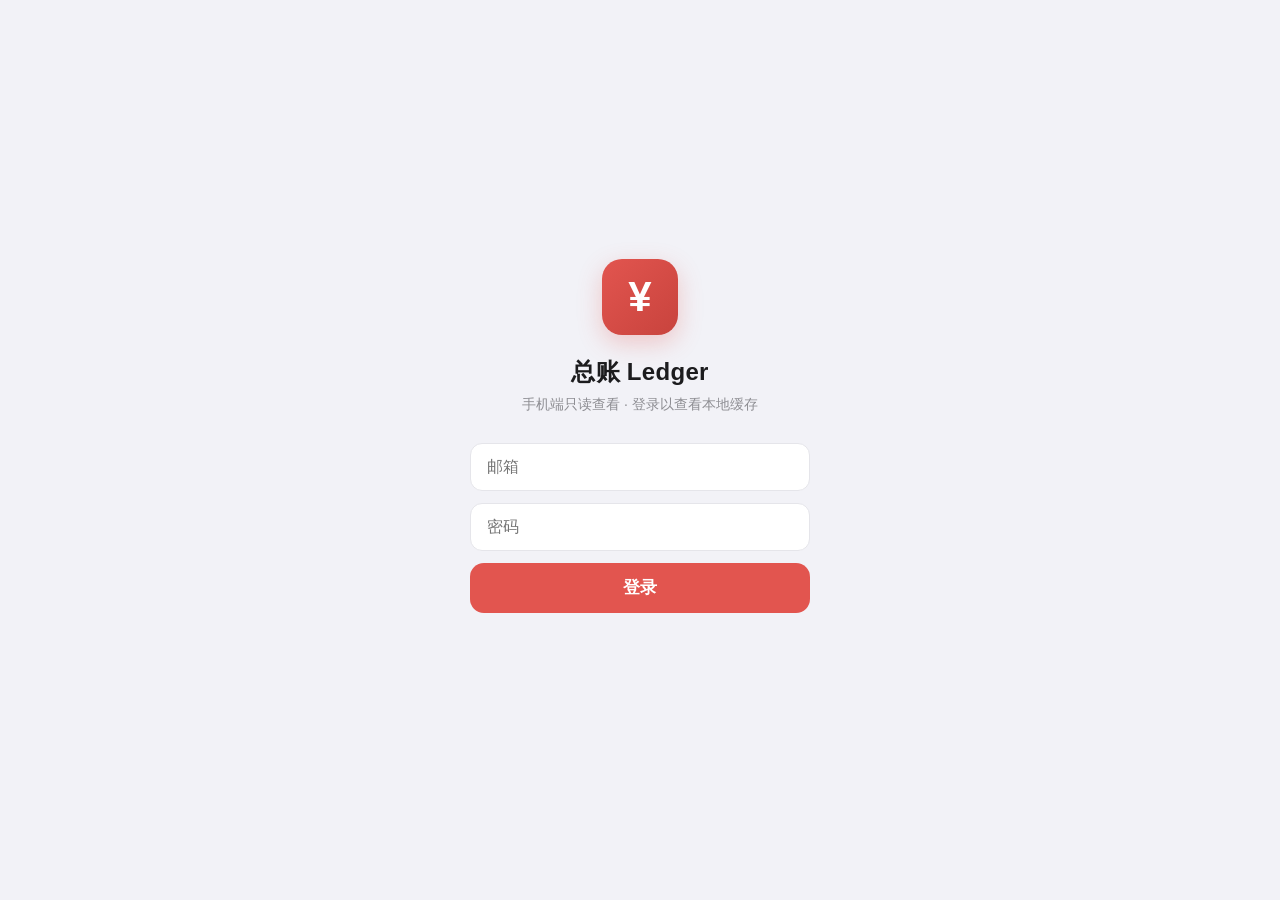
==== commit fa5068ac: "feat(pwa): mobile wage cards and secure production build pipeline" ====
--- a/index.html
+++ b/index.html
@@ -17,14 +17,14 @@
 
   <link rel="stylesheet" href="style.css" />
 </head>
-<body>
+<body class="readonly-mode">
 
   <!-- ============ 登录页 ============ -->
   <section id="login-view" class="login-view">
     <div class="login-card">
       <div class="login-logo">¥</div>
       <h1>总账 Ledger</h1>
-      <p class="login-sub">登录你的账号以同步记录</p>
+      <p class="login-sub">手机端只读查看 · 登录以查看本地缓存</p>
       <form id="login-form" autocomplete="on">
         <input id="email" type="email" inputmode="email" placeholder="邮箱" autocomplete="username" required />
         <input id="password" type="password" placeholder="密码" autocomplete="current-password" required />
@@ -39,6 +39,10 @@
 
     <!-- 顶部导航栏（iOS 玻璃导航 + 日期切换） -->
     <header class="topbar glass-nav">
+      <!-- 同步状态胶囊（#sync-status）：绝对定位的 top-left 胶囊。
+           必须是 .topbar 的直接子级 —— 若留在 .nav-meta 内，定位祖先是仅 32px 宽的
+           .nav-meta，胶囊会被挤到右侧压住 #account-btn，导致账户按钮点不到。 -->
+      <span id="sync-status" class="sync-status" role="button" tabindex="0" title="点击刷新（只读）">只读</span>
       <!-- 日期模式（今日页） -->
       <div class="nav-datemode" id="nav-datemode">
         <button id="nav-prev" class="nav-arrow" aria-label="前一天">‹</button>
@@ -53,8 +57,36 @@
         <span id="topbar-title" class="topbar-title"></span>
       </div>
       <div class="nav-meta">
-        <span id="sync-status" class="sync-status" role="button" tabindex="0" title="点击立即同步">…</span>
-        <button id="logout-btn" class="topbar-logout" title="退出登录">退出</button>
+        <button id="account-btn" class="account-btn" aria-label="账户菜单" title="账户菜单">
+          <svg viewBox="0 0 24 24" fill="none" stroke="currentColor" stroke-width="2" stroke-linecap="round" stroke-linejoin="round">
+            <path d="M20 21v-2a4 4 0 0 0-4-4H8a4 4 0 0 0-4 4v2"></path>
+            <circle cx="12" cy="7" r="4"></circle>
+          </svg>
+        </button>
+        <div id="account-menu" class="account-menu hidden">
+          <button class="account-menu-item logout" data-action="logout">
+            <span>退出登录</span>
+            <svg viewBox="0 0 24 24" fill="none" stroke="currentColor" stroke-width="2" stroke-linecap="round" stroke-linejoin="round">
+              <path d="M9 21H5a2 2 0 0 1-2-2V5a2 2 0 0 1 2-2h4"></path>
+              <polyline points="16 17 21 12 16 7"></polyline>
+              <line x1="21" y1="12" x2="9" y2="12"></line>
+            </svg>
+          </button>
+          <button class="account-menu-item" data-action="account">
+            <span>账号管理</span>
+            <svg viewBox="0 0 24 24" fill="none" stroke="currentColor" stroke-width="2" stroke-linecap="round" stroke-linejoin="round">
+              <path d="M20 21v-2a4 4 0 0 0-4-4H8a4 4 0 0 0-4 4v2"></path>
+              <circle cx="12" cy="7" r="4"></circle>
+            </svg>
+          </button>
+          <button class="account-menu-item" data-action="settings">
+            <span>设置</span>
+            <svg viewBox="0 0 24 24" fill="none" stroke="currentColor" stroke-width="2" stroke-linecap="round" stroke-linejoin="round">
+              <circle cx="12" cy="12" r="3"></circle>
+              <path d="M19.4 15a1.65 1.65 0 0 0 .33 1.82l.06.06a2 2 0 0 1 0 2.83 2 2 0 0 1-2.83 0l-.06-.06a1.65 1.65 0 0 0-1.82-.33 1.65 1.65 0 0 0-1 1.51V21a2 2 0 0 1-2 2 2 2 0 0 1-2-2v-.09A1.65 1.65 0 0 0 9 19.4a1.65 1.65 0 0 0-1.82.33l-.06.06a2 2 0 0 1-2.83 0 2 2 0 0 1 0-2.83l.06-.06a1.65 1.65 0 0 0 .33-1.82 1.65 1.65 0 0 0-1.51-1H3a2 2 0 0 1-2-2 2 2 0 0 1 2-2h.09A1.65 1.65 0 0 0 4.6 9a1.65 1.65 0 0 0-.33-1.82l-.06-.06a2 2 0 0 1 0-2.83 2 2 0 0 1 2.83 0l.06.06a1.65 1.65 0 0 0 1.82.33H9a1.65 1.65 0 0 0 1-1.51V3a2 2 0 0 1 2-2 2 2 0 0 1 2 2v.09a1.65 1.65 0 0 0 1 1.51 1.65 1.65 0 0 0 1.82-.33l.06-.06a2 2 0 0 1 2.83 0 2 2 0 0 1 0 2.83l-.06.06a1.65 1.65 0 0 0-.33 1.82V9a1.65 1.65 0 0 0 1.51 1H21a2 2 0 0 1 2 2 2 2 0 0 1-2 2h-.09a1.65 1.65 0 0 0-1.51 1z"></path>
+            </svg>
+          </button>
+        </div>
       </div>
     </header>
 
@@ -102,55 +134,62 @@
           <div class="net-sub">今日 <b id="s-net">0</b> 笔</div>
         </div>
 
-        <!-- 数据录入（真实 7 字段，顺序不变：小红书→抖音→退款→助播→图文→素材→视频） -->
-        <div class="section-title">数据录入</div>
-        <div class="card entry-card">
-          <div class="entry-row">
-            <span class="f-ic" style="background:#E4B6B0"><svg viewBox="0 0 24 24" fill="none" stroke="#fff" stroke-width="2" stroke-linecap="round" stroke-linejoin="round"><rect x="5" y="4" width="14" height="16" rx="2"/><path d="M9 4v16"/></svg></span>
-            <span class="f-name">小红书出单</span>
-            <input id="t-xhs" type="number" inputmode="numeric" min="0" placeholder="0" />
-          </div>
-          <div class="entry-row">
-            <span class="f-ic" style="background:#6B6B70"><svg viewBox="0 0 24 24" fill="none" stroke="#fff" stroke-width="2" stroke-linecap="round" stroke-linejoin="round"><path d="M9 18V6l10-2v12"/><circle cx="6" cy="18" r="3"/><circle cx="16" cy="16" r="3"/></svg></span>
-            <span class="f-name">抖音出单</span>
-            <input id="t-dy" type="number" inputmode="numeric" min="0" placeholder="0" />
-          </div>
-          <div class="entry-row">
-            <span class="f-ic" style="background:#E6C49E"><svg viewBox="0 0 24 24" fill="none" stroke="#fff" stroke-width="2" stroke-linecap="round" stroke-linejoin="round"><path d="M3 7v6h6"/><path d="M3 13a9 9 0 1 0 3-7.7"/></svg></span>
-            <span class="f-name">退款</span>
-            <input id="t-refund" type="number" inputmode="numeric" min="0" placeholder="0" />
-          </div>
-          <div class="entry-row" id="row-t-assist">
-            <span class="f-ic" style="background:#AECBBB"><svg viewBox="0 0 24 24" fill="none" stroke="#fff" stroke-width="2" stroke-linecap="round" stroke-linejoin="round"><path d="M16 21v-2a4 4 0 0 0-4-4H6a4 4 0 0 0-4 4v2"/><circle cx="9" cy="7" r="4"/></svg></span>
-            <span class="f-name">助播</span>
-            <input id="t-assist" type="number" inputmode="numeric" min="0" placeholder="0" />
-          </div>
-          <div class="entry-row">
-            <span class="f-ic" style="background:#B2C9E9"><svg viewBox="0 0 24 24" fill="none" stroke="#fff" stroke-width="2" stroke-linecap="round" stroke-linejoin="round"><rect x="3" y="3" width="18" height="18" rx="2"/><circle cx="9" cy="9" r="2"/><path d="m21 15-5-5L5 21"/></svg></span>
-            <span class="f-name">图文</span>
-            <input id="t-note" type="number" inputmode="numeric" min="0" placeholder="0" />
-          </div>
-          <div class="entry-row">
-            <span class="f-ic" style="background:#B9D2D6"><svg viewBox="0 0 24 24" fill="none" stroke="#fff" stroke-width="2" stroke-linecap="round" stroke-linejoin="round"><path d="M21 16V8a2 2 0 0 0-1-1.7l-7-4a2 2 0 0 0-2 0l-7 4A2 2 0 0 0 3 8v8a2 2 0 0 0 1 1.7l7 4a2 2 0 0 0 2 0l7-4A2 2 0 0 0 21 16Z"/><path d="m3.3 7 8.7 5 8.7-5M12 22V12"/></svg></span>
-            <span class="f-name">素材</span>
-            <input id="t-material" type="number" inputmode="numeric" min="0" placeholder="0" />
-          </div>
-          <div class="entry-row">
-            <span class="f-ic" style="background:#CBB8DE"><svg viewBox="0 0 24 24" fill="none" stroke="#fff" stroke-width="2" stroke-linecap="round" stroke-linejoin="round"><polygon points="7 4 19 12 7 20 7 4"/></svg></span>
-            <span class="f-name">视频</span>
-            <input id="t-video" type="number" inputmode="numeric" min="0" placeholder="0" />
-          </div>
-        </div>
-
-        <button id="t-save" class="btn-primary">保存记录</button>
+        <!-- 最终工资规则：每日录入严格 11 项（2026-11-04 确认口径）。
+             顺序与 macOS FinalWageField.allCases 完全一致；抖音不记录退款；
+             第 11 项日工资总额为只读计算列。 -->
+        <div class="section-title">数据录入 · 11 项</div>
+        <div class="card fw-entry-card">
+          <div class="fw-entry-head">
+            <span>序号</span><span>字段</span><span>数量 / 金额</span><span>单价</span>
+          </div>
+          <div id="fw-entry-rows"></div>
+          <div class="fw-entry-foot">
+            <span>11. 日工资总额（元）</span>
+            <b id="fw-daily-total">¥0</b>
+          </div>
+          <div id="fw-entry-hint" class="hint"></div>
+        </div>
+
+        <!-- 兼容层：app.js 既有保存/同步链路仍读这些 id（字段级 LWW / 草稿 / 离线队列）。
+             11 项主表输入会同步写回这里，旧逻辑零改动、零回归；对用户界面隐藏。 -->
+        <div id="fw-compat" class="hidden" aria-hidden="true">
+          <input id="t-xhs" type="number" value="0" />
+          <input id="t-dy" type="number" value="0" />
+          <input id="t-refund" type="number" value="0" />
+          <input id="t-assist" type="number" value="0" />
+          <input id="t-note" type="number" value="0" />
+          <input id="t-material" type="number" value="0" />
+          <input id="t-video" type="number" value="0" />
+          <div id="row-t-assist"></div>
+        </div>
+
+        <button id="t-save" class="ro-write btn-primary">保存记录</button>
         <div id="t-status" class="hint"></div>
 
       </section>
 
-      <!-- ---------- 历史 ---------- -->
+      <!-- ---------- 历史（U4：只读查看每日经营数据 + 助播收入 + 日期查询）---------- -->
       <section id="history-view" class="view">
-        <div id="history-list" class="history-list"></div>
+        <div class="ro-query-bar">
+          <label for="h-query-date">日期查询（只读）</label>
+          <input id="h-query-date" type="date" />
+          <button id="h-query-btn" class="btn-ghost">查询</button>
+          <div id="h-query-result" class="hint"></div>
+        </div>
+        <div class="fw-banner" id="fw-history-banner"></div>
+        <div class="hw-list" id="fw-history-table"></div>
+        <div id="history-list" class="history-list hidden"></div>
         <div id="history-empty" class="empty hidden">暂无记录</div>
+        <div class="section-title">月度统计 · 按账号与计件类型</div>
+        <div class="card"><div id="fw-monthly-table" class="pw-table"></div></div>
+      </section>
+
+      <!-- ---------- 收入记录（P1-1，独立命名空间） ---------- -->
+      <section id="income-view" class="view">
+        <div class="section-title">收入记录</div>
+        <div id="income-list" class="history-list"></div>
+        <div id="income-empty" class="empty hidden">还没有收入记录</div>
+        <button id="income-add" class="ro-write btn-primary">添加收入</button>
       </section>
 
       <!-- ---------- 工资 ---------- -->
@@ -171,18 +210,159 @@
         <div id="salary-empty" class="empty">选择日期后计算工资</div>
       </section>
 
+      <!-- ---------- 账号计件（旧账兼容视图，非最终口径） ----------
+           最终 11 项已整合进「今日」录入与「历史」主表，本页仅保留旧五项计件的
+           兼容查看/编辑入口，避免既有数据丢失；金额以「历史」主表与月度统计为准。
+           数据层：account_piecework_daily / account_price_history（独立新表，不碰 daily_records）。 -->
+      <section id="piecework-view" class="view">
+        <div class="fw-banner">
+          本页为<b>旧账兼容视图</b>。最终工资规则（11 项 / 六项内容计件）已整合进「今日」录入与「历史」主表，
+          日工资总额与月度统计请以那两处为准；此处仅供查看与补录既有五项计件原始数据。
+        </div>
+        <div class="pw-head">
+          <div class="seg" id="pw-seg">
+            <div class="seg-item active" data-mode="entry">录入</div>
+            <div class="seg-item" data-mode="stats">统计</div>
+          </div>
+          <button id="pw-settings-btn" class="ro-write pw-gear" aria-label="计价设置">
+            <svg viewBox="0 0 24 24" fill="none" stroke="currentColor" stroke-width="2" stroke-linecap="round" stroke-linejoin="round"><circle cx="12" cy="12" r="3"/><path d="M19.4 15a1.65 1.65 0 0 0 .33 1.82l.06.06a2 2 0 0 1-2.83 2.83l-.06-.06a1.65 1.65 0 0 0-1.82-.33 1.65 1.65 0 0 0-1 1.51V21a2 2 0 0 1-4 0v-.09A1.65 1.65 0 0 0 9 19.4a1.65 1.65 0 0 0-1.82.33l-.06.06a2 2 0 0 1-2.83 0 2 2 0 0 1 0-2.83l.06-.06a1.65 1.65 0 0 0 .33-1.82 1.65 1.65 0 0 0-1.51-1H3a2 2 0 0 1-2-2 2 2 0 0 1 2-2h.09A1.65 1.65 0 0 0 4.6 9a1.65 1.65 0 0 0-.33-1.82l-.06-.06a2 2 0 0 1 0-2.83 2 2 0 0 1 2.83 0l.06.06a1.65 1.65 0 0 0 1.82.33H9a1.65 1.65 0 0 0 1-1.51V3a2 2 0 0 1 4 0v.09a1.65 1.65 0 0 0 1 1.51 1.65 1.65 0 0 0 1.82-.33l.06-.06a2 2 0 0 1 2.83 0 2 2 0 0 1 0 2.83l-.06.06a1.65 1.65 0 0 0-.33 1.82V9a1.65 1.65 0 0 0 1.51 1H21a2 2 0 0 1 2 2 2 2 0 0 1-2 2h-.09a1.65 1.65 0 0 0-1.51 1z"/></svg>
+          </button>
+          <span id="pw-sync-status" class="sync-status readonly-ok" title="只读查看端状态">只读 · 无待上传</span>
+        </div>
+
+        <!-- 录入子视图 -->
+        <div id="pw-entry" class="pw-sub">
+          <div class="card pw-date-card">
+            <label class="pw-date-label">业务日期</label>
+            <input id="pw-date" type="date" />
+          </div>
+          <div id="pw-eff-banner" class="banner warn hidden"></div>
+          <div id="pw-accounts"></div>
+          <div class="card pw-totals" id="pw-totals"></div>
+          <button id="pw-save" class="ro-write btn-primary">保存当日五项计件（旧账兼容）</button>
+          <div id="pw-status" class="hint"></div>
+        </div>
+
+        <!-- 统计子视图 -->
+        <div id="pw-stats" class="pw-sub hidden">
+          <div class="seg" id="pw-stat-seg">
+            <div class="seg-item active" data-smode="daily">每日</div>
+            <div class="seg-item" data-smode="monthly">月度</div>
+          </div>
+          <div id="pw-stat-daily" class="pw-stat-body">
+            <div class="card pw-date-card">
+              <label class="pw-date-label">业务日期</label>
+              <input id="pw-stat-date" type="date" />
+            </div>
+            <div id="pw-daily-table" class="pw-table"></div>
+          </div>
+          <div id="pw-stat-monthly" class="pw-stat-body hidden">
+            <div class="pw-month-nav">
+              <button id="pw-month-prev" class="cal-nav" aria-label="上一月">‹</button>
+              <span id="pw-month-label" class="cal-title"></span>
+              <button id="pw-month-next" class="cal-nav" aria-label="下一月">›</button>
+            </div>
+            <div id="pw-monthly-table" class="pw-table"></div>
+          </div>
+        </div>
+      </section>
+
+      <!-- ---------- 设置（由右上角账户菜单 →「设置」进入） ----------
+           S2c 第二阶段：7 项价格参数可编辑（单价组 ±1 / 工资组 ±100）+ 二次确认。
+           复用既有 .view / .card / .section-title / .btn-primary / .modal 体系，不引入新架构。
+           铁律：输入框只是【暂存区】—— 确认前不触碰 CONFIG / pending / Supabase；
+                唯一写入口是 window.savePriceConfigPatch（见 app.js）。
+           data-field 取值必须与 app.js 的 PRICE_UI_ROWS / CONFIG 字段名（camelCase）一致；
+           data-step 只表示方向（-1 / +1），步进幅度由 PRICE_UI_ROWS[field].step 决定。 -->
+      <section id="settings-view" class="view">
+        <button id="settings-back" class="settings-back" aria-label="返回上一页">
+          <svg viewBox="0 0 24 24" fill="none" stroke="currentColor" stroke-width="2.2" stroke-linecap="round" stroke-linejoin="round" aria-hidden="true"><polyline points="15 18 9 12 15 6"></polyline></svg>
+          <span>返回</span>
+        </button>
+        <div class="section-title">设置</div>
+        <div class="section-title">单价与工资参数</div>
+        <div class="card ps-card ro-write" id="ps-card">
+          <!-- 单价组（步进 ±1） -->
+          <div class="ps-row" data-field="price">
+            <span class="ps-label">出单单价<em class="ps-unit">元/单</em></span>
+            <button type="button" class="ps-step" data-step="-1" aria-label="减少出单单价">−</button>
+            <input class="ps-input" id="ps-price" type="number" inputmode="numeric" min="1" step="1" aria-label="出单单价" />
+            <button type="button" class="ps-step" data-step="1" aria-label="增加出单单价">+</button>
+          </div>
+          <div class="ps-row" data-field="notePrice">
+            <span class="ps-label">图文单价<em class="ps-unit">元/条</em></span>
+            <button type="button" class="ps-step" data-step="-1" aria-label="减少图文单价">−</button>
+            <input class="ps-input" id="ps-notePrice" type="number" inputmode="numeric" min="1" step="1" aria-label="图文单价" />
+            <button type="button" class="ps-step" data-step="1" aria-label="增加图文单价">+</button>
+          </div>
+          <div class="ps-row" data-field="materialPrice">
+            <span class="ps-label">素材单价<em class="ps-unit">元/条</em></span>
+            <button type="button" class="ps-step" data-step="-1" aria-label="减少素材单价">−</button>
+            <input class="ps-input" id="ps-materialPrice" type="number" inputmode="numeric" min="1" step="1" aria-label="素材单价" />
+            <button type="button" class="ps-step" data-step="1" aria-label="增加素材单价">+</button>
+          </div>
+          <div class="ps-row" data-field="videoPrice">
+            <span class="ps-label">视频单价<em class="ps-unit">元/条</em></span>
+            <button type="button" class="ps-step" data-step="-1" aria-label="减少视频单价">−</button>
+            <input class="ps-input" id="ps-videoPrice" type="number" inputmode="numeric" min="1" step="1" aria-label="视频单价" />
+            <button type="button" class="ps-step" data-step="1" aria-label="增加视频单价">+</button>
+          </div>
+          <div class="ps-div"></div>
+          <!-- 工资组（步进 ±100） -->
+          <div class="ps-row" data-field="salaryThreshold">
+            <span class="ps-label">底薪达标线<em class="ps-unit">元</em></span>
+            <button type="button" class="ps-step" data-step="-1" aria-label="减少底薪达标线">−</button>
+            <input class="ps-input" id="ps-salaryThreshold" type="number" inputmode="numeric" min="1" step="1" aria-label="底薪达标线" />
+            <button type="button" class="ps-step" data-step="1" aria-label="增加底薪达标线">+</button>
+          </div>
+          <div class="ps-row" data-field="salaryHigh">
+            <span class="ps-label">达标底薪<em class="ps-unit">元</em></span>
+            <button type="button" class="ps-step" data-step="-1" aria-label="减少达标底薪">−</button>
+            <input class="ps-input" id="ps-salaryHigh" type="number" inputmode="numeric" min="1" step="1" aria-label="达标底薪" />
+            <button type="button" class="ps-step" data-step="1" aria-label="增加达标底薪">+</button>
+          </div>
+          <div class="ps-row" data-field="salaryLow">
+            <span class="ps-label">未达标底薪<em class="ps-unit">元</em></span>
+            <button type="button" class="ps-step" data-step="-1" aria-label="减少未达标底薪">−</button>
+            <input class="ps-input" id="ps-salaryLow" type="number" inputmode="numeric" min="1" step="1" aria-label="未达标底薪" />
+            <button type="button" class="ps-step" data-step="1" aria-label="增加未达标底薪">+</button>
+          </div>
+        </div>
+        <button id="settings-save" class="ro-write btn-primary">保存</button>
+        <div id="settings-status" class="hint"></div>
+        <div class="section-title">最终工资规则 · 六项内容计件价格</div>
+        <div class="card fw-price-card">
+          <div class="fw-price-head ro-write">
+            <label>规则生效日 F</label>
+            <input id="fw-effective-from" type="date" />
+            <button id="fw-price-save" class="btn-primary ro-write">保存六价</button>
+          </div>
+          <div id="fw-price-rows" class="ro-write"></div>
+          <div class="hint" id="fw-price-hint"></div>
+          <div class="hint">留空 = 未设置（不是 0 元）；填 0 = 明确设为 0 元。
+            六项各自独立、带生效日期与历史版本；F 之前的历史金额锁定不变。
+            抖音不记录退款；出单：小红书 (出单−退款) × <span id="fw-xhs-price">4</span> 元，抖音沿用系统现有单价。</div>
+        </div>
+      </section>
+
+      <!-- ---------- 同步状态（U4：只读）---------- -->
+      <section id="status-view" class="view">
+        <div class="ro-decl-banner">手机端只读查看端 · 不写入云端</div>
+        <div id="status-body"></div>
+      </section>
+
     </main>
 
-    <!-- 底部导航 -->
+    <!-- U4：底部导航仅 3 个只读 tab（历史记录 / 工资管理 / 同步状态）-->
     <nav class="tabbar">
-      <button class="tab active" data-tab="today">
-        <span class="tab-ico" aria-hidden="true"><svg viewBox="0 0 24 24"><path d="M12 20h9"/><path d="M16.5 3.5a2.12 2.12 0 0 1 3 3L7 19l-4 1 1-4Z"/></svg></span><span>今日</span>
-      </button>
-      <button class="tab" data-tab="history">
-        <span class="tab-ico" aria-hidden="true"><svg viewBox="0 0 24 24"><circle cx="12" cy="12" r="9"/><path d="M12 7v5l3 2"/></svg></span><span>历史</span>
+      <button class="tab active" data-tab="history">
+        <span class="tab-ico" aria-hidden="true"><svg viewBox="0 0 24 24"><circle cx="12" cy="12" r="9"/><path d="M12 7v5l3 2"/></svg></span><span>历史记录</span>
       </button>
       <button class="tab" data-tab="salary">
-        <span class="tab-ico" aria-hidden="true"><svg viewBox="0 0 24 24"><path d="M3 7a2 2 0 0 1 2-2h13a1 1 0 0 1 1 1v2"/><path d="M3 7v10a2 2 0 0 0 2 2h15a1 1 0 0 0 1-1v-9a1 1 0 0 0-1-1H5a2 2 0 0 1-2-2Z"/><path d="M16 12h.01"/></svg></span><span>工资</span>
+        <span class="tab-ico" aria-hidden="true"><svg viewBox="0 0 24 24"><path d="M3 7a2 2 0 0 1 2-2h13a1 1 0 0 1 1 1v2"/><path d="M3 7v10a2 2 0 0 0 2 2h15a1 1 0 0 0 1-1v-9a1 1 0 0 0-1-1H5a2 2 0 0 1-2-2Z"/><path d="M16 12h.01"/></svg></span><span>工资管理</span>
+      </button>
+      <button class="tab" data-tab="status">
+        <span class="tab-ico" aria-hidden="true"><svg viewBox="0 0 24 24"><path d="M22 11.08V12a10 10 0 1 1-5.93-9.14"/><polyline points="22 4 12 14.01 9 11.01"/></svg></span><span>同步状态</span>
       </button>
     </nav>
   </div>
@@ -196,21 +376,66 @@
         <label>日期</label>
         <input id="e-date" type="date" disabled />
       </div>
+      <div class="fw-edit-rows" id="fw-edit-rows"></div>
+      <div id="fw-edit-compat" class="hidden" aria-hidden="true">
+        <input id="e-xhs" type="number" value="0" />
+        <input id="e-dy" type="number" value="0" />
+        <input id="e-refund" type="number" value="0" />
+        <input id="e-assist" type="number" value="0" />
+        <input id="e-note" type="number" value="0" />
+        <input id="e-material" type="number" value="0" />
+        <input id="e-video" type="number" value="0" />
+        <div id="row-e-assist"></div>
+      </div>
+      <div class="sheet-actions">
+        <button id="e-delete" class="ro-write btn-danger">删除</button>
+        <button id="e-cancel" class="btn-ghost">取消</button>
+        <button id="e-save" class="ro-write btn-primary">保存</button>
+      </div>
+      <div id="e-status" class="hint"></div>
+    </div>
+  </div>
+
+  <!-- 收入记录编辑弹层（P1-1：独立命名空间，不复用历史 edit-sheet，不触碰任何同步逻辑） -->
+  <div id="income-sheet" class="sheet hidden">
+    <div class="sheet-backdrop" id="income-backdrop"></div>
+    <div class="sheet-panel">
+      <div class="sheet-title" id="income-sheet-title">添加收入</div>
+      <div class="field">
+        <label>类型</label>
+        <div class="seg" id="income-type">
+          <button type="button" class="seg-item active" data-type="assist">助播</button>
+          <button type="button" class="seg-item" data-type="other">其他</button>
+        </div>
+      </div>
       <div class="grid2">
-        <div class="field"><label>小红书出单</label><input id="e-xhs" type="number" inputmode="numeric" min="0" /></div>
-        <div class="field"><label>抖音出单</label><input id="e-dy" type="number" inputmode="numeric" min="0" /></div>
-        <div class="field"><label>退款</label><input id="e-refund" type="number" inputmode="numeric" min="0" /></div>
-        <div class="field" id="row-e-assist"><label>助播 ¥</label><input id="e-assist" type="number" inputmode="numeric" min="0" /></div>
-        <div class="field"><label>图文</label><input id="e-note" type="number" inputmode="numeric" min="0" /></div>
-        <div class="field"><label>素材</label><input id="e-material" type="number" inputmode="numeric" min="0" /></div>
-        <div class="field"><label>视频</label><input id="e-video" type="number" inputmode="numeric" min="0" /></div>
-      </div>
+        <div class="field"><label>日期</label><input id="income-date" type="date" /></div>
+        <div class="field"><label>金额（元）</label><input id="income-amount" type="number" inputmode="numeric" min="0" placeholder="0" /></div>
+      </div>
+      <div class="field"><label>备注</label><input id="income-note" type="text" placeholder="可选" /></div>
+      <div class="field toggle-row">
+        <label for="income-counts">计入工资</label>
+        <input id="income-counts" type="checkbox" checked />
+      </div>
+      <div id="income-status" class="hint"></div>
       <div class="sheet-actions">
-        <button id="e-delete" class="btn-danger">删除</button>
-        <button id="e-cancel" class="btn-ghost">取消</button>
-        <button id="e-save" class="btn-primary">保存</button>
-      </div>
-      <div id="e-status" class="hint"></div>
+        <button id="income-delete" class="ro-write btn-danger hidden">删除</button>
+        <button id="income-cancel" class="btn-ghost">取消</button>
+        <button id="income-save" class="ro-write btn-primary">保存</button>
+      </div>
+    </div>
+  </div>
+
+  <!-- 账号计价设置弹层（计件模块：6 单价 + 生效日期 + 历史调价） -->
+  <div id="pw-price-sheet" class="sheet hidden">
+    <div class="sheet-backdrop" id="pw-price-backdrop"></div>
+    <div class="sheet-panel glass">
+      <div class="sheet-title">账号计价设置</div>
+      <div class="sheet-scroll" id="pw-price-body"></div>
+      <div class="sheet-actions">
+        <button id="pw-price-cancel" class="btn-ghost">取消</button>
+        <button id="pw-price-save" class="ro-write btn-primary">保存</button>
+      </div>
     </div>
   </div>
 
@@ -224,15 +449,37 @@
       </div>
       <div class="modal-actions">
         <button id="revive-cancel" class="btn-ghost">取消</button>
-        <button id="revive-confirm" class="btn-primary">恢复并保存</button>
-      </div>
-    </div>
-  </div>
-
+        <button id="revive-confirm" class="ro-write btn-primary">恢复并保存</button>
+      </div>
+    </div>
+  </div>
+
+  <!-- 价格设置二次确认弹层（S2c 第二阶段：确认保存前逐项列出「修改前 → 修改后」）
+       复用既有 .modal / .modal-card / .modal-actions 体系（与 #revive-modal 同款），零新增视觉体系。
+       取消 → 完全回滚（不产生任何 pending、不写云端）；确认 → 唯一入口 window.savePriceConfigPatch。 -->
+  <div id="price-confirm-modal" class="modal hidden">
+    <div class="modal-backdrop" id="price-confirm-backdrop"></div>
+    <div class="modal-card">
+      <div class="modal-title">确认修改价格设置？</div>
+      <div class="modal-body" id="price-confirm-body"></div>
+      <div class="modal-actions">
+        <button id="price-confirm-cancel" class="btn-ghost">取消</button>
+        <button id="price-confirm-ok" class="ro-write btn-primary">确认保存</button>
+      </div>
+    </div>
+  </div>
+
+  <!-- U4：环境配置 + 只读保护必须在 app.js 之前加载 -->
+  <script src="./config.js"></script>
+  <script src="./readonly_guard.js"></script>
   <!-- Supabase JS SDK (UMD, 本地副本，支持离线首启) -->
   <script src="./vendor/supabase.js"></script>
   <!-- 离线本地数据层（原生 IndexedDB 封装，必须先于 app.js 加载） -->
   <script src="./localdb.js"></script>
+  <!-- 账号计件离线同步核心（独立于 daily_records 旧同步核心，先于 app.js 加载） -->
+  <script src="./piecework_sync.js"></script>
+  <script src="./final_wage.js"></script>
   <script src="app.js"></script>
+  <script src="./final_wage_ui.js"></script>
 </body>
 </html>
--- a/style.css
+++ b/style.css
@@ -35,6 +35,7 @@
 * { box-sizing: border-box; -webkit-tap-highlight-color: transparent; }
 html, body {
   margin: 0; padding: 0;
+  overflow-x: hidden;   /* 防止任何元素横向溢出导致右侧空白（不影响 sticky 顶栏） */
   font-family: var(--font);
   background: var(--bg); color: var(--text);
   font-size: 16px; line-height: 1.4;
@@ -127,11 +128,19 @@
   backdrop-filter: saturate(180%) blur(26px);
   -webkit-backdrop-filter: saturate(180%) blur(26px);
   border-bottom: 1px solid rgba(0,0,0,.05);
-  display: flex; flex-direction: column; align-items: stretch;
+  /* 三槽布局：col1 同步胶囊（左） / col2 日期簇（中，恒居中） / col3 账户（右）。
+     用 `1fr auto 1fr` 保证中列两侧轨道等宽 → 日期簇精确居中；
+     三个槽各自独立成列，从布局上杜绝重叠，不再依赖绘制层级。 */
+  display: grid;
+  grid-template-columns: 1fr auto 1fr;
+  align-items: center;
+  padding-left: 12px;
+  padding-right: 10px;
 }
 .nav-datemode, .nav-titlemode {
   display: flex; align-items: center; justify-content: center;
   height: var(--topbar-h); position: relative;
+  grid-column: 2; grid-row: 1;
 }
 .nav-titlemode { font-size: 17px; font-weight: 600; color: var(--text); }
 .topbar-title { font-size: 17px; font-weight: 600; color: var(--text); letter-spacing: .2px; }
@@ -155,17 +164,47 @@
 .nav-date-main { font-size: 17px; font-weight: 600; color: var(--text); letter-spacing: .2px; }
 .nav-date-sub { font-size: 11px; font-weight: 500; color: var(--text-sub); }
 
-/* 右上角：同步状态 + 退出 */
+/* 右上角：同步状态 + 账户菜单入口 */
 .nav-meta {
-  position: absolute; right: 10px; top: calc(env(safe-area-inset-top) + 7px);
+  /* 第三槽（右）。必须保留 position:relative —— .account-menu 是相对它绝对定位的。
+     原来的 position:absolute; right:10px 会让它的宽度塌缩成 32px（旧 bug 的根源），
+     现在交给 grid 定位，top/right 一并复位。 */
+  position: relative; grid-column: 3; grid-row: 1; justify-self: end;
+  top: auto; right: auto;
   display: flex; align-items: center; gap: 8px;
 }
-.topbar-logout {
-  border: none; background: rgba(120,120,128,.12); color: var(--text-sub);
-  font-size: 12px; font-weight: 600; padding: 4px 10px; border-radius: 999px; cursor: pointer;
-  transition: background .15s ease;
-}
-.topbar-logout:active { background: rgba(120,120,128,.22); }
+.account-btn {
+  width: 32px; height: 32px; border-radius: 50%; border: none;
+  background: rgba(120,120,128,.12); color: var(--text);
+  display: flex; align-items: center; justify-content: center; cursor: pointer;
+  -webkit-tap-highlight-color: transparent;
+  transition: background .15s ease, transform .12s ease;
+}
+.account-btn svg { width: 18px; height: 18px; }
+.account-btn:active { background: rgba(120,120,128,.22); transform: scale(.92); }
+
+/* 账户下拉菜单（iOS 风格） */
+.account-menu {
+  position: absolute; top: calc(100% + 6px); right: 0;
+  min-width: 168px;
+  background: #fff; border-radius: 14px;
+  box-shadow: 0 8px 28px rgba(0,0,0,.12), 0 1px 3px rgba(0,0,0,.06);
+  padding: 6px 0;
+  z-index: 50;
+  overflow: hidden;
+}
+.account-menu-item {
+  width: 100%; display: flex; align-items: center; justify-content: space-between;
+  gap: 12px; padding: 11px 14px; border: none; background: none;
+  font-size: 15px; font-weight: 400; color: var(--text);
+  cursor: pointer; -webkit-tap-highlight-color: transparent;
+  transition: background .12s ease;
+}
+.account-menu-item svg { width: 18px; height: 18px; flex: none; color: var(--text-sub); }
+.account-menu-item.logout { color: var(--brand); }
+.account-menu-item.logout svg { color: var(--brand); }
+.account-menu-item:active { background: rgba(120,120,128,.10); }
+.account-menu.hidden { display: none; }
 
 /* ---------- 月历弹层（Apple Calendar 风 · 模块5） ---------- */
 .calendar-sheet { position: fixed; inset: 0; z-index: 40; }
@@ -250,34 +289,34 @@
 
 /* 左侧在线状态：iOS 风格胶囊（绿点 + 文字，文字由 app.js 注入） */
 .sync-status {
-  position: absolute; left: 12px;
-  top: calc(env(safe-area-inset-top) + 11px);
-  display: inline-flex; align-items: center; gap: 5px;
-  height: 22px; padding: 0 10px 0 9px; border-radius: 999px;
-  font-size: 11px; font-weight: 600; line-height: 1; letter-spacing: .2px;
+  /* 第一槽（左）：由 grid 定位，不再绝对定位。
+     必须用 display:block（不能用 inline-flex）：flex 容器里正文会变成匿名 flex item，
+     text-overflow:ellipsis 不生效、只会硬切。block + 行内圆点才能真正出省略号。
+     max-width:100% 把宽度钉死在本列内 → 极窄屏 + 最长文案时截断，绝不越界压到日期簇。 */
+  grid-column: 1; grid-row: 1; justify-self: start;
+  display: block;
+  max-width: 100%; overflow: hidden; text-overflow: ellipsis; white-space: nowrap;
+  height: 22px; line-height: 22px; padding: 0 10px 0 9px; border-radius: 999px;
+  font-size: 11px; font-weight: 600; letter-spacing: .2px;
   color: #34C759; background: rgba(52,199,89,.12);
   transition: color .2s ease, background .2s ease, transform .12s ease;
   cursor: pointer; user-select: none; -webkit-tap-highlight-color: transparent;
 }
 .sync-status:active { transform: scale(.94); }
 .sync-status::before {
-  content: ''; width: 6px; height: 6px; border-radius: 50%;
-  background: currentColor; flex: 0 0 auto;
+  content: ''; display: inline-block; width: 6px; height: 6px; border-radius: 50%;
+  background: currentColor; margin-right: 5px; vertical-align: middle;
 }
 .sync-status.online  { color: #34C759; background: rgba(52,199,89,.12); }
 .sync-status.offline { color: #8E8E93; background: rgba(142,142,147,.12); }
 .sync-status.pending { color: #FF9F0A; background: rgba(255,159,10,.12); }
 .sync-status.syncing { color: #007AFF; background: rgba(0,122,255,.12); }
 
-/* 右侧退出 */
-.topbar-logout {
-  position: absolute; right: 12px;
-  top: calc(env(safe-area-inset-top) + 5px);
-  background: none; border: none; color: var(--brand);
-  font-size: 17px; font-weight: 400; padding: 8px 8px;
-  white-space: nowrap; line-height: 1;
-}
-.topbar-logout:active { opacity: .45; }
+/* 同步状态胶囊（#sync-status）保持可见：推送失败时必须让用户看到「待同步 N 条」，杜绝静默失败。
+   顶栏三槽 grid 的第一槽（左上），与日期导航簇分列排布，从布局上互不重叠。
+   ⚠️ 这里必须是 block 而不是 inline-flex —— flex 容器会让 text-overflow:ellipsis 失效（只硬切）。
+   （本选择器是 id，优先级高于 .sync-status，所以要在这里显式定 display。） */
+#sync-status { display: block; }
 
 .content {
   padding: 12px 16px calc(var(--tabbar-h) + env(safe-area-inset-bottom) + 24px);
@@ -351,7 +390,8 @@
 .pill.pub { background: rgba(0,122,255,.12); color: #007AFF; }
 .pill.ref { background: rgba(255,159,10,.14); color: #FF9F0A; }
 .pill.ass { background: rgba(52,199,89,.14); color: #1E8E3E; }
-.net-sub { font-size: 12.5px; color: var(--text-tert); font-weight: 400; margin-top: 5px; }
+/* 隐藏「今日 X 笔」一行：仅 UI 隐藏，net 计算与 s-net 赋值逻辑保留 */
+.net-sub { display: none; }
 .net-sub b { color: var(--text-tert); font-variant-numeric: tabular-nums; font-weight: 400; }
 
 /* ============================================================
@@ -512,6 +552,19 @@
   text-align: right; font-variant-numeric: tabular-nums; margin-top: 4px; letter-spacing: -.5px;
 }
 
+/* ---------- 设置页（账户菜单 →「设置」） ---------- */
+.settings-back {
+  display: inline-flex; align-items: center; gap: 3px;
+  margin: 2px 0 10px; padding: 8px 15px 8px 10px;
+  border: none; border-radius: 999px;
+  background: rgba(120,120,128,.12); color: var(--text);
+  font-size: 15px; font-weight: 500; cursor: pointer;
+  -webkit-tap-highlight-color: transparent;
+  transition: background .15s ease, transform .12s ease;
+}
+.settings-back svg { width: 18px; height: 18px; flex: none; }
+.settings-back:active { background: rgba(120,120,128,.22); transform: scale(.96); }
+
 /* ---------- 底部标签栏（iOS TabBar：毛玻璃、SF Symbols 风格图标、安全区） ---------- */
 .tabbar {
   position: fixed; left: 0; right: 0; bottom: 0; z-index: 30;
@@ -574,3 +627,432 @@
 .modal-actions { display: flex; gap: 12px; }
 .modal-actions .btn-primary { flex: 1; width: auto; height: 44px; font-size: 16px; }
 .modal-actions .btn-ghost { flex: 0 0 auto; }
+
+/* ---------- P1-1 收入记录（复用既有 .hrow / .sheet / .field，仅增量） ---------- */
+#income-add { margin-top: 16px; }
+.type-badge { display: inline-block; font-size: 12px; font-weight: 600; color: #1E8E3E; background: rgba(52,199,89,.14); padding: 1px 7px; border-radius: 7px; margin-right: 6px; }
+.seg { display: flex; gap: 8px; }
+.seg-item { flex: 1; padding: 10px; border: 1px solid rgba(118,118,128,.22); border-radius: 10px; background: var(--card); color: var(--text-sub); font-size: 14px; font-weight: 600; }
+.seg-item.active { background: var(--brand); color: #fff; border-color: var(--brand); }
+.toggle-row { display: flex; align-items: center; justify-content: space-between; }
+.toggle-row label { margin-bottom: 0; }
+.hrow-total { font-variant-numeric: tabular-nums; }
+
+/* ============================================================
+ * S2c 第二阶段 · 设置页价格参数（7 项可编辑 + 步进 + 二次确认）
+ * 全部为增量：复用既有 CSS 变量（--text/--text-sub/--fill/--line/--r-card/--brand）
+ * 与既有组件视觉规格（.nav-arrow / .card / .btn-primary / .modal），不引入新视觉体系。
+ * 布局目标：320px 宽也不换行、不横向溢出。
+ * ============================================================ */
+
+/* 表单卡：去掉 .card 的内边距，让 .ps-row 自己撑出行高与发丝线（同 .entry-card 思路） */
+.ps-card { padding: 0; overflow: hidden; }
+
+/* 一行：标签（占满剩余宽度）+ 步进组（− 输入 +） */
+.ps-row {
+  display: flex; align-items: center; gap: 10px;
+  padding: 9px 14px; min-height: 50px;
+  border-top: .5px solid rgba(60,60,67,.10);
+}
+.ps-row:first-child { border-top: none; }
+.ps-row:focus-within { background: rgba(0,122,255,.04); }
+
+/* 字段名 + 小字单位 */
+.ps-label {
+  flex: 1 1 auto; min-width: 0;
+  display: flex; flex-direction: column; gap: 1px;
+  font-size: 15px; font-weight: 400; color: var(--text);
+  overflow: hidden;
+}
+.ps-unit { font-style: normal; font-size: 11px; font-weight: 500; color: var(--text-sub); }
+
+/* 圆形步进按钮（参照 .nav-arrow 的 32px 灰底圆规格，略收窄以适配 320px） */
+.ps-step {
+  flex: none; width: 30px; height: 30px; border-radius: 50%; border: none;
+  background: rgba(120,120,128,.12); color: var(--text);
+  font-size: 19px; font-weight: 600; line-height: 1;
+  display: flex; align-items: center; justify-content: center; cursor: pointer;
+  -webkit-tap-highlight-color: transparent;
+  transition: background .15s ease, transform .12s ease;
+}
+.ps-step:active { background: rgba(120,120,128,.24); transform: scale(.9); }
+
+/* 直接输入框：等宽数字、居中、浅灰填充底（不依赖 .field 的大字号以免撑高行） */
+.ps-input {
+  flex: none; width: 66px; height: 34px;
+  border: none; border-radius: 9px;
+  background: var(--fill); color: var(--text);
+  font-size: 16px; font-weight: 600; text-align: center;
+  padding: 0 4px; outline: none;
+  font-variant-numeric: tabular-nums;
+  -webkit-tap-highlight-color: transparent;
+  transition: box-shadow .15s ease, background .15s ease;
+}
+.ps-input:focus { background: #fff; box-shadow: 0 0 0 3px rgba(0,122,255,.18); }
+.ps-input::-webkit-inner-spin-button,
+.ps-input::-webkit-outer-spin-button { -webkit-appearance: none; margin: 0; }
+.ps-input { -moz-appearance: textfield; appearance: textfield; }
+
+/* 分组之间的背景间隙（单价组 ↔ 工资组） */
+.ps-div { height: 8px; background: var(--bg); margin: 0; }
+
+/* 保存按钮与提示的呼吸空间 */
+#settings-view #settings-save { margin-top: 4px; }
+#settings-status { text-align: center; }
+
+/* ---- 二次确认弹层内的「修改前 → 修改后」逐项列表 ---- */
+.pc-item {
+  display: flex; align-items: baseline; justify-content: space-between; gap: 12px;
+  padding: 5px 0; font-size: 14px; color: var(--text);
+  border-top: .5px solid rgba(60,60,67,.10);
+}
+.pc-item:first-child { border-top: none; }
+.pc-item > span:first-child { flex: 1 1 auto; min-width: 0; color: var(--text); }
+.pc-item .pc-delta { flex: none; white-space: nowrap; font-variant-numeric: tabular-nums; color: var(--text-sub); }
+.pc-item .pc-delta b { color: var(--brand); font-weight: 600; }
+
+/* ============================================================
+   账号计件模块（三运营账号独立计件）UI —— 复用既有设计令牌，不引入新视觉体系
+   ============================================================ */
+.pw-head { display: flex; align-items: center; gap: 10px; margin-bottom: 12px; }
+.pw-gear {
+  margin-left: auto; width: 38px; height: 38px; border-radius: 12px;
+  border: none; background: var(--card); color: var(--text-sub);
+  display: inline-flex; align-items: center; justify-content: center;
+  box-shadow: 0 1px 2px rgba(0,0,0,.06);
+}
+.pw-gear svg { width: 20px; height: 20px; }
+.pw-sub { display: block; }
+.pw-date-card { display: flex; align-items: center; gap: 12px; padding: 12px 14px; }
+.pw-date-label { font-size: 14px; color: var(--text-sub); }
+.pw-date-card input[type="date"] { margin-left: auto; }
+.pw-accounts { display: flex; flex-direction: column; gap: 10px; margin-top: 10px; }
+.pw-acc-card {
+  background: var(--card); border-radius: var(--r-card); padding: 14px;
+  box-shadow: 0 1px 2px rgba(0,0,0,.04); border: .5px solid rgba(60,60,67,.06);
+}
+.pw-acc-head { display: flex; align-items: baseline; gap: 8px; margin-bottom: 10px; }
+.pw-acc-head b { font-size: 16px; font-weight: 600; }
+.pw-acc-sub { font-size: 12px; color: var(--text-tert); }
+/* 五项口径：小红书每账号 2 项，抖音只有 1 项 → 单列自动铺满，不留空位 */
+.pw-grid2 { display: grid; grid-template-columns: repeat(auto-fit, minmax(140px, 1fr)); gap: 12px; }
+.pw-count {
+  display: flex; flex-direction: column; gap: 4px; font-size: 13px; color: var(--text-sub);
+}
+.pw-count input {
+  width: 100%; box-sizing: border-box; padding: 9px 10px; font-size: 16px;
+  border-radius: 10px; border: .5px solid var(--line); background: var(--bg); color: var(--text);
+}
+.pw-acc-prices { display: flex; gap: 16px; margin-top: 10px; font-size: 13px; color: var(--text-sub); }
+.pw-acc-prices b { color: var(--text); font-weight: 600; }
+.pw-unset { color: #E2554F; font-style: normal; font-weight: 600; }
+.pw-acc-amounts { display: flex; flex-wrap: wrap; gap: 12px; margin-top: 8px; font-size: 13px; color: var(--text-sub); }
+.pw-acc-total { color: var(--text); font-weight: 700; }
+.pw-totals { margin-top: 12px; padding: 12px 14px; }
+.pw-totals-row { display: flex; justify-content: space-between; gap: 10px; font-size: 14px; color: var(--text-sub); flex-wrap: wrap; }
+.pw-totals-row b { color: var(--text); }
+.pw-blocked { margin-top: 8px; font-size: 13px; color: #E2554F; }
+.pw-price-acc { background: var(--card); border-radius: var(--r-card); padding: 12px 14px; margin-top: 10px; box-shadow: 0 1px 2px rgba(0,0,0,.04); }
+.pw-price-acc .pw-acc-head { margin-bottom: 8px; }
+.pw-hist-row { font-size: 13px; color: var(--text-sub); padding: 5px 0; border-top: .5px solid rgba(60,60,67,.10); }
+.pw-hist-row b { color: var(--text); }
+
+/* 计件统计表（每日 / 月度） */
+.pw-table { display: flex; flex-direction: column; gap: 2px; margin-top: 12px; }
+/* 四项列：账号 / 计件类型 / 数量 / 金额（按账号+类型分别汇总，§六） */
+.pw-table-head, .pw-table-row, .pw-table-foot {
+  display: grid; grid-template-columns: 1.4fr 1fr .6fr 1fr; gap: 6px;
+  align-items: center; font-size: 13px; padding: 8px 4px; text-align: right;
+}
+.pw-table-head { color: var(--text-tert); font-weight: 600; border-bottom: .5px solid var(--line); }
+.pw-table-head span:first-child, .pw-table-row span:first-child { text-align: left; }
+.pw-table-row { color: var(--text-sub); border-bottom: .5px solid rgba(60,60,67,.06); }
+.pw-table-foot { font-weight: 700; color: var(--text); border-top: .5px solid var(--line); margin-top: 2px; }
+.pw-month-nav { display: flex; align-items: center; justify-content: center; gap: 18px; margin: 6px 0 2px; }
+.pw-month-nav .cal-title { font-size: 15px; font-weight: 600; min-width: 96px; text-align: center; }
+
+/* 计价设置 Sheet 内可滚动 */
+.sheet-scroll { max-height: 64vh; overflow-y: auto; padding: 2px 0; }
+
+/* 账号计件同步状态徽标（独立于 daily_records 的 sync-status） */
+.sync-status {
+  font-size: 12px; font-weight: 600; padding: 3px 9px; border-radius: 999px;
+  border: .5px solid rgba(60,60,67,.14); white-space: nowrap;
+}
+.sync-status.ok { color: #1c7c43; background: rgba(28,124,67,.10); border-color: rgba(28,124,67,.22); }
+.sync-status.pending { color: #9a6b00; background: rgba(255,193,7,.12); border-color: rgba(255,193,7,.30); }
+.sync-status.offline { color: #9a3030; background: rgba(214,69,69,.10); border-color: rgba(214,69,69,.24); }
+
+/* 成功提示（与 warn/error 并列） */
+.banner.ok { background: rgba(52,199,89,.14); color: #1f8a3b; }
+
+/* ==========================================================================
+ * 最终工资规则（2026-11-04 确认口径）· 11 项主表 / 录入 / 历史 / 月度 / 六价
+ * 纯展示层：不引入新架构，复用 --bg / --card / --brand 等既有变量。
+ * 三态明确：空值 = 灰色「—」；显式 0 = 黑色「0」；单价未设置 = 红色「未设置」。
+ * ========================================================================== */
+
+/* ---------- 今日录入：严格 11 项（第 11 项为只读合计行） ---------- */
+.fw-entry-card { padding: 0; overflow: hidden; }
+.fw-entry-head, .fw-entry-row {
+  display: grid;
+  grid-template-columns: 30px minmax(120px, 1fr) 96px minmax(74px, 92px);
+  gap: 7px; align-items: center; padding: 8px 13px;
+}
+.fw-entry-head {
+  background: #F7F8FA; color: var(--text-tert); font-size: 11px; font-weight: 600;
+  border-bottom: .5px solid var(--line);
+}
+.fw-entry-head span:nth-child(n+3) { text-align: right; }
+.fw-entry-row { border-bottom: .5px solid rgba(60,60,67,.06); font-size: 13px; }
+.fw-entry-row:nth-child(even) { background: #FBFCFE; }
+.fw-entry-row:last-child { border-bottom: none; }
+.fw-no {
+  display: inline-flex; align-items: center; justify-content: center;
+  width: 20px; height: 20px; border-radius: 6px; background: var(--brand-tint);
+  color: var(--brand); font-size: 11px; font-weight: 700; font-variant-numeric: tabular-nums;
+}
+.fw-name { font-weight: 500; color: var(--text); }
+.fw-input {
+  width: 100%; box-sizing: border-box; padding: 6px 8px; text-align: right;
+  font-size: 14px; font-weight: 600; font-variant-numeric: tabular-nums;
+  border: .5px solid var(--line); border-radius: 8px;
+  background: var(--bg); color: var(--text);
+}
+.fw-input:focus { outline: none; border-color: var(--brand); background: #fff; }
+.fw-input:disabled { opacity: .45; }
+.fw-input::placeholder { color: var(--text-tert); font-weight: 400; }
+.fw-price { font-size: 11px; color: var(--text-sub); text-align: right; white-space: nowrap; }
+.fw-unset, .fw-unset em { color: var(--brand); font-style: normal; font-weight: 600; }
+.fw-unset-input { border-color: var(--brand) !important; background: var(--brand-tint) !important; }
+.fw-entry-foot {
+  display: flex; justify-content: space-between; align-items: center;
+  padding: 12px 14px; background: #FFF6F5; border-top: .5px solid #F6C6C6;
+  font-size: 13px; font-weight: 700;
+}
+.fw-entry-foot b { color: var(--brand); font-size: 19px; font-variant-numeric: tabular-nums; }
+.fw-entry-card .hint { padding: 9px 14px 13px; margin-top: 0; text-align: left; }
+
+/* ---------- 历史记录主表：日期 + 11 列，横向可滚动 ---------- */
+.fw-banner {
+  background: #FFF7E6; border: 1px solid #FFE1A8; border-radius: 10px;
+  padding: 9px 12px; margin: 2px 0 10px; font-size: 12px; color: #92600A; line-height: 1.5;
+}
+.fw-table-scroll {
+  overflow-x: auto; -webkit-overflow-scrolling: touch;
+  background: var(--card); border-radius: var(--r-card);
+  box-shadow: var(--shadow); margin-bottom: 14px;
+}
+.fw-table { min-width: 1120px; padding: 6px 8px 8px; }
+.fw-tr {
+  display: grid; grid-template-columns: 92px repeat(11, 86px);
+  gap: 2px; align-items: center;
+}
+.fw-thead {
+  background: #F7F8FA; border-radius: 8px; color: var(--text-sub);
+  font-size: 10.5px; font-weight: 600; text-align: center; padding: 5px 0;
+}
+.fw-thead .fw-td i { display: block; font-style: normal; color: var(--brand); font-size: 9px; }
+.fw-td-date { font-size: 11.5px; font-weight: 600; font-variant-numeric: tabular-nums; }
+.fw-td {
+  font-size: 12px; text-align: center; font-variant-numeric: tabular-nums;
+  padding: 6px 2px; white-space: nowrap;
+}
+.fw-td.fw-empty { color: var(--text-tert); }
+.fw-td.fw-na { color: #B07A18; font-size: 9.5px; }
+.fw-td.fw-total { font-weight: 700; color: var(--brand); }
+.fw-td.fw-legacy { color: #B07A18; }
+.fw-trow { border-bottom: .5px solid var(--line); padding: 3px 0; cursor: pointer; }
+.fw-trow:hover { background: #F7F9FF; }
+.fw-trow.fw-legacy-row { background: rgba(255,193,7,.055); }
+.fw-raw { font-size: 10.5px; color: var(--text-sub); padding: 3px 0 5px 92px; }
+.fw-month-sep { height: 10px; border-bottom: 1px dashed var(--line); margin: 8px 0; }
+.fw-strong { color: var(--brand); }
+#fw-monthly-table { margin-top: 4px; }
+
+/* ---------- 历史记录卡片：每日一张，11 项默认全显（两列网格，适配 iPhone 窄屏） ---------- */
+.hw-list { display: flex; flex-direction: column; gap: 12px; margin: 2px 0 14px; }
+.hw-card {
+  background: var(--card); border: 1px solid var(--line); border-radius: var(--r-card);
+  box-shadow: var(--shadow); overflow: hidden; cursor: pointer;
+}
+.hw-card:active { background: #FBFBFD; }
+.hw-card.hw-legacy { border-color: #F0D9A0; }
+.hw-head {
+  display: flex; align-items: center; justify-content: space-between; gap: 10px;
+  padding: 11px 14px; border-bottom: 1px solid var(--line);
+}
+.hw-card.hw-legacy .hw-head { background: rgba(255,193,7,.055); }
+.hw-date {
+  font-size: 14px; font-weight: 700; color: var(--text);
+  font-variant-numeric: tabular-nums; line-height: 1.25;
+}
+.hw-weekday { display: block; font-size: 11px; font-weight: 500; color: var(--text-sub); margin-top: 2px; }
+.hw-total-wrap { text-align: right; flex-shrink: 0; }
+.hw-total-label { display: block; font-size: 10.5px; color: var(--text-sub); margin-bottom: 2px; }
+.hw-total {
+  display: block; font-size: 21px; font-weight: 800; color: var(--brand);
+  font-variant-numeric: tabular-nums; line-height: 1.1;
+}
+.hw-card.hw-legacy .hw-total { color: #B07A18; }
+.hw-grid {
+  display: grid; grid-template-columns: repeat(2, minmax(0, 1fr));
+  gap: 0; padding: 2px 0;
+}
+.hw-cell {
+  display: flex; align-items: baseline; justify-content: space-between; gap: 8px;
+  min-width: 0; padding: 7px 14px; font-size: 12px;
+}
+.hw-cell:nth-child(odd) { border-right: 1px solid var(--line); }
+.hw-label {
+  color: var(--text-sub); white-space: nowrap; overflow: hidden;
+  text-overflow: ellipsis; flex: 1 1 auto; min-width: 0;
+}
+.hw-val {
+  color: var(--text); font-weight: 600; font-variant-numeric: tabular-nums;
+  flex: 0 0 auto; text-align: right;
+}
+.hw-cell.hw-money .hw-val { color: var(--brand); }
+.hw-cell.hw-na .hw-val { color: #B07A18; font-size: 10.5px; font-weight: 500; }
+.hw-cell.hw-unset .hw-val { color: var(--brand); }
+@media (max-width: 360px) {
+  .hw-cell { padding: 6px 10px; font-size: 11px; }
+  .hw-total { font-size: 18px; }
+  .hw-label { white-space: normal; line-height: 1.2; }
+}
+
+
+/* ---------- 设置页：六项内容计件价格 ---------- */
+.fw-price-card { padding: 13px; }
+.fw-price-head {
+  display: flex; align-items: center; gap: 9px; flex-wrap: wrap;
+  font-size: 12px; margin-bottom: 10px;
+}
+.fw-price-head label { color: var(--text-sub); }
+.fw-price-head input[type="date"] {
+  padding: 7px 9px; font-size: 13px; border: .5px solid var(--line);
+  border-radius: 8px; background: var(--bg); color: var(--text);
+}
+.fw-price-head .btn-primary { margin-left: auto; padding: 8px 14px; font-size: 13px; }
+.fw-price-row {
+  display: grid;
+  grid-template-columns: 26px minmax(135px, 1fr) minmax(140px, 1fr) 78px minmax(110px, .9fr);
+  gap: 8px; align-items: center; padding: 7px 3px;
+  border-bottom: .5px solid var(--line); font-size: 12px;
+}
+.fw-price-name { font-weight: 500; }
+.fw-price-key {
+  font-family: ui-monospace, SFMono-Regular, Menlo, monospace;
+  font-size: 9.5px; color: var(--text-tert); overflow-wrap: anywhere;
+}
+.fw-price-row input {
+  width: 100%; box-sizing: border-box; padding: 6px 7px; text-align: right;
+  font-size: 13px; font-weight: 600; border: .5px solid var(--line);
+  border-radius: 8px; background: var(--bg); color: var(--text);
+}
+.fw-price-row input:focus { outline: none; border-color: var(--brand); background: #fff; }
+.fw-price-now { font-size: 10.5px; color: var(--text-sub); text-align: right; }
+.fw-price-card .hint { text-align: left; margin-top: 10px; line-height: 1.6; }
+
+/* ---------- 编辑弹层 11 项 ---------- */
+.fw-edit-rows { max-height: 52vh; overflow-y: auto; margin: 6px 0; }
+.fw-edit-row {
+  display: grid; grid-template-columns: minmax(150px, 1fr) 92px 68px;
+  gap: 8px; align-items: center; padding: 6px 2px;
+  border-bottom: .5px solid var(--line); font-size: 12px;
+}
+.fw-edit-row label { font-weight: 500; }
+.fw-edit-row input {
+  width: 100%; box-sizing: border-box; padding: 6px 8px; text-align: right;
+  font-size: 13px; border: .5px solid var(--line); border-radius: 8px;
+  background: var(--bg); color: var(--text);
+}
+.fw-edit-row input:disabled { opacity: .45; }
+.fw-edit-price { font-size: 11px; color: var(--text-sub); text-align: right; }
+.fw-edit-total {
+  display: flex; justify-content: space-between; padding: 11px 2px 4px;
+  font-weight: 700; color: var(--brand); font-size: 14px;
+}
+
+/* 窄屏：价格行改两行排布，避免 5 列挤压。
+   必须用 grid-template-areas 显式定位，否则 5 个子元素在 3 列网格里会自动
+   换到下一行第 1 列，输入框被压成 24px 的小圆点。 */
+@media (max-width: 560px) {
+  .fw-price-row {
+    grid-template-columns: 24px minmax(0, 1fr) 86px;
+    grid-template-areas:
+      "no name input"
+      "key key now";
+    row-gap: 4px;
+  }
+  .fw-price-row .fw-no { grid-area: no; }
+  .fw-price-row .fw-price-name { grid-area: name; }
+  .fw-price-row .fw-price-key { grid-area: key; text-align: left; }
+  .fw-price-row input { grid-area: input; }
+  .fw-price-row .fw-price-now { grid-area: now; text-align: right; }
+  .fw-entry-head, .fw-entry-row { grid-template-columns: 26px minmax(110px, 1fr) 82px 76px; gap: 5px; padding: 8px 10px; }
+  .fw-price { font-size: 10px; }
+}
+
+
+/* ============================================================
+ * U4 第一批整改 — 手机端只读查看端
+ * 只读模式隐藏全部写 UI（DOM 节点与底层渲染函数均保留）；
+ * 同步状态页 / 只读标识在 375px 竖屏下保证可读。
+ * 仅新增选择器，不改已有任何规则与断点。
+ * ============================================================ */
+.readonly-mode .ro-write { display: none !important; }
+
+.ro-query-bar {
+  display: flex; flex-wrap: wrap; align-items: center; gap: 8px;
+  padding: 10px 12px; margin-bottom: 12px;
+  background: var(--card, #fff); border-radius: 12px;
+}
+.ro-query-bar label { font-size: 13px; color: var(--text-sub, #666); }
+.ro-query-bar input[type="date"] {
+  flex: 1 1 140px; min-width: 130px; max-width: 100%;
+  padding: 7px 9px; font-size: 14px;
+  border: 1px solid #ddd; border-radius: 8px; background: #fff;
+}
+.ro-query-bar .hint { flex: 1 1 100%; margin: 0; font-size: 12px; }
+
+.ro-decl-banner {
+  padding: 10px 12px; margin-bottom: 12px;
+  border-radius: 10px; font-size: 13px; font-weight: 600;
+  color: #8a5a00; background: #fff5e0; border: 1px solid #f0d9a8;
+}
+
+.ro-status-card {
+  background: var(--card, #fff); border-radius: 12px;
+  padding: 12px 14px; margin-bottom: 12px;
+}
+.ro-status-title { font-size: 16px; font-weight: 700; padding-bottom: 8px; }
+.ro-status-row {
+  display: flex; justify-content: space-between; align-items: flex-start; gap: 12px;
+  padding: 9px 0; border-bottom: 1px solid #eee; font-size: 14px; line-height: 1.4;
+}
+.ro-status-row:last-child { border-bottom: 0; }
+.ro-status-row span { color: var(--text-sub, #666); flex: 0 0 auto; }
+.ro-status-row b { text-align: right; font-weight: 600; word-break: break-all; min-width: 0; }
+.ro-status-note { font-size: 13px; color: var(--text-sub, #666); padding: 8px 2px; line-height: 1.5; }
+.ro-status-alert {
+  font-size: 13px; color: #a33; padding: 10px 12px; margin: 8px 0;
+  border-radius: 10px; background: #fff0f0; border: 1px solid #f3cccc;
+}
+.ro-status-decl {
+  font-size: 12px; color: #8a5a00; padding: 10px 12px; margin-top: 8px;
+  border-radius: 10px; background: #fff5e0; border: 1px dashed #e8c98a;
+}
+
+.sync-status.readonly-offline, .sync-status.warn {
+  background: #fff0f0; color: #a33; border-color: #f3cccc;
+}
+.sync-status.readonly-ok { background: #eaf7ee; color: #237a43; border-color: #c9e8d3; }
+
+@media (max-width: 375px) {
+  .ro-status-card { padding: 10px 12px; }
+  .ro-status-row { font-size: 13px; flex-wrap: wrap; gap: 4px; }
+  .ro-status-row b { text-align: left; flex: 1 1 100%; }
+  .ro-query-bar { padding: 8px 10px; gap: 6px; }
+  .ro-decl-banner, .ro-status-note, .ro-status-alert, .ro-status-decl { font-size: 12px; }
+}
